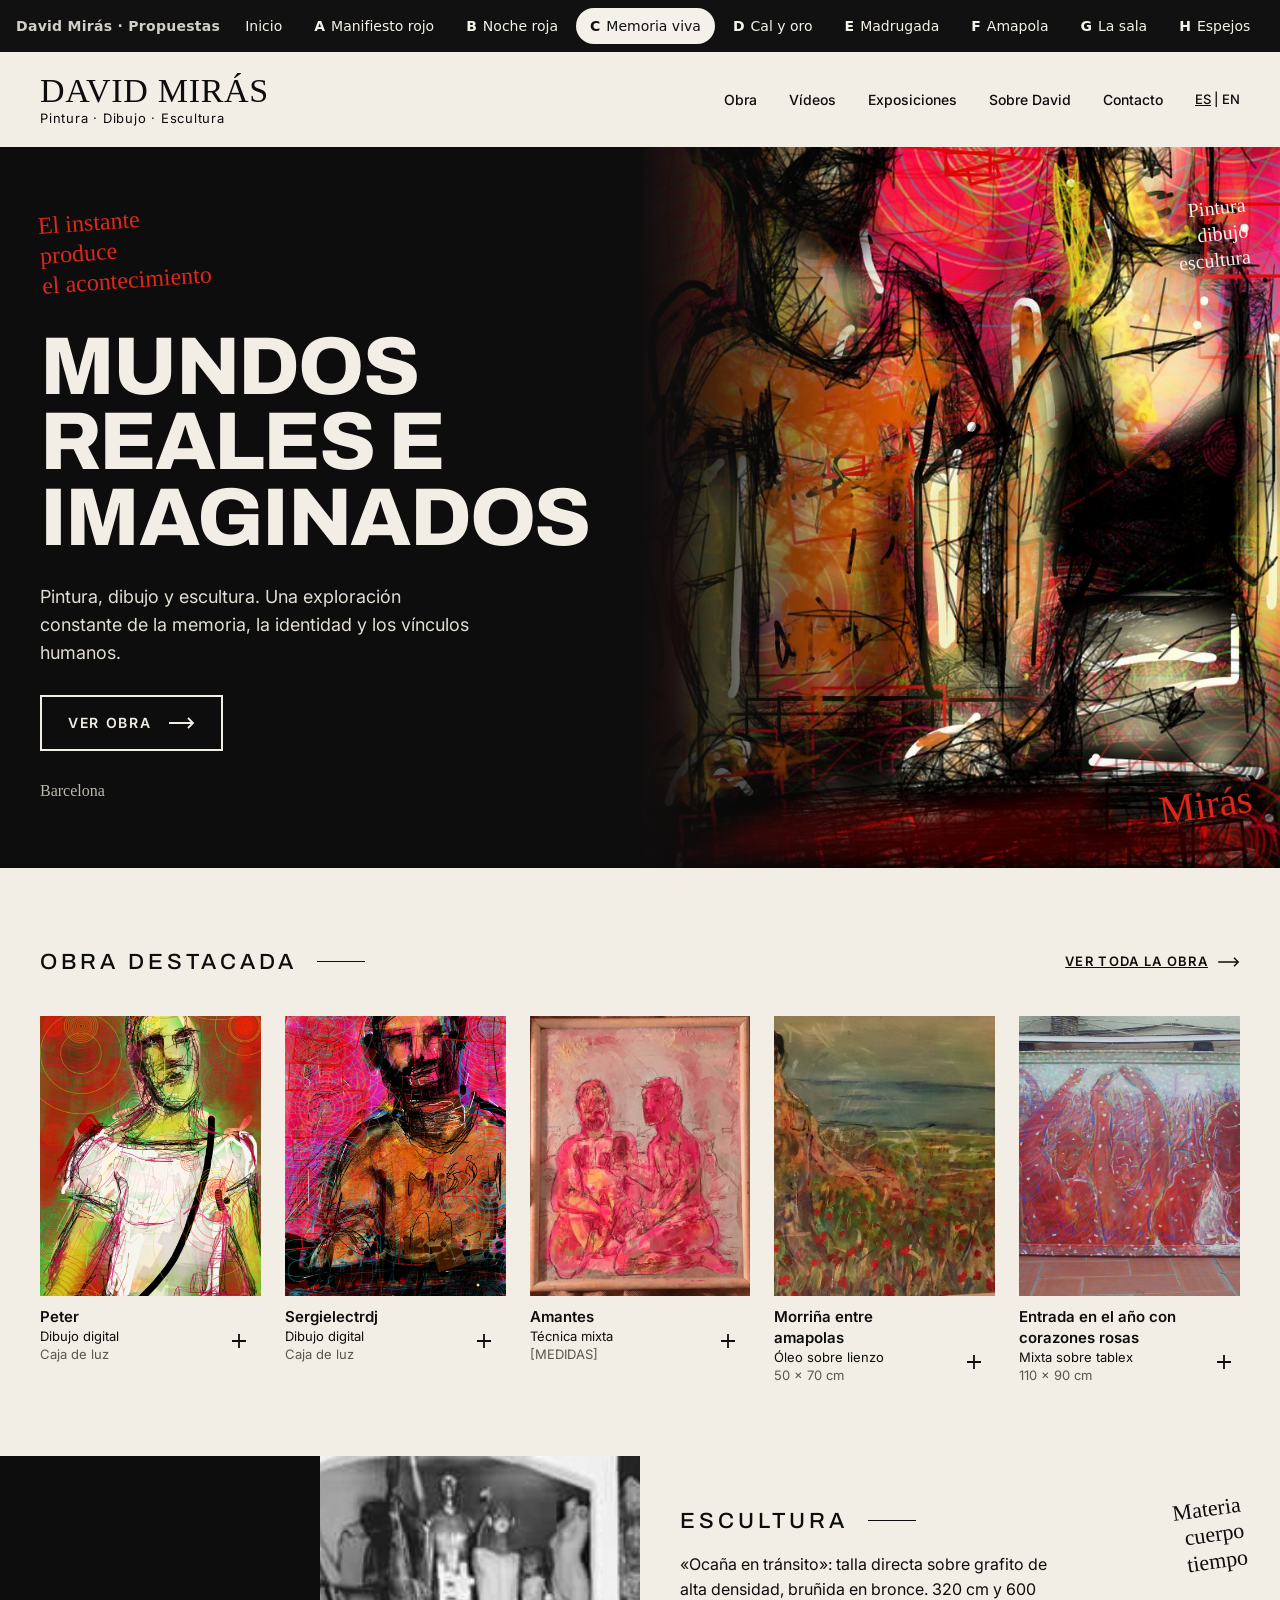
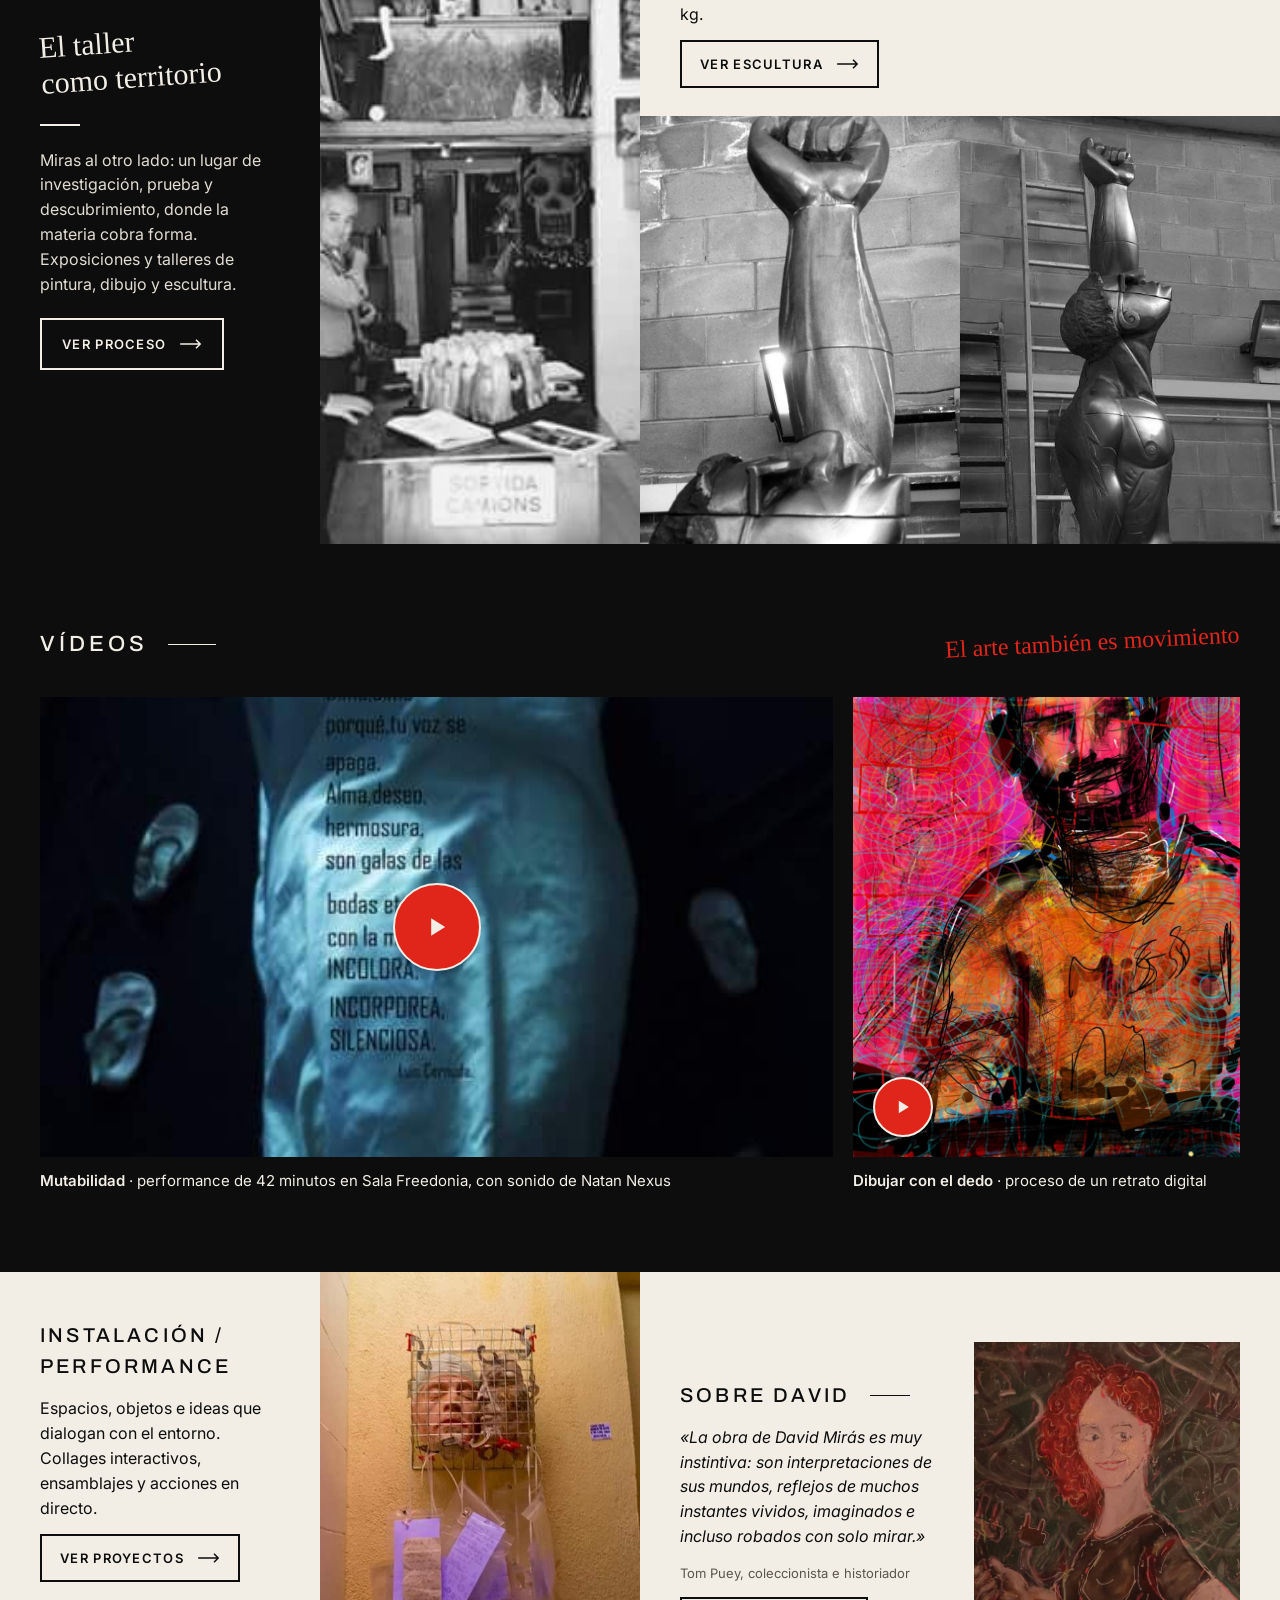
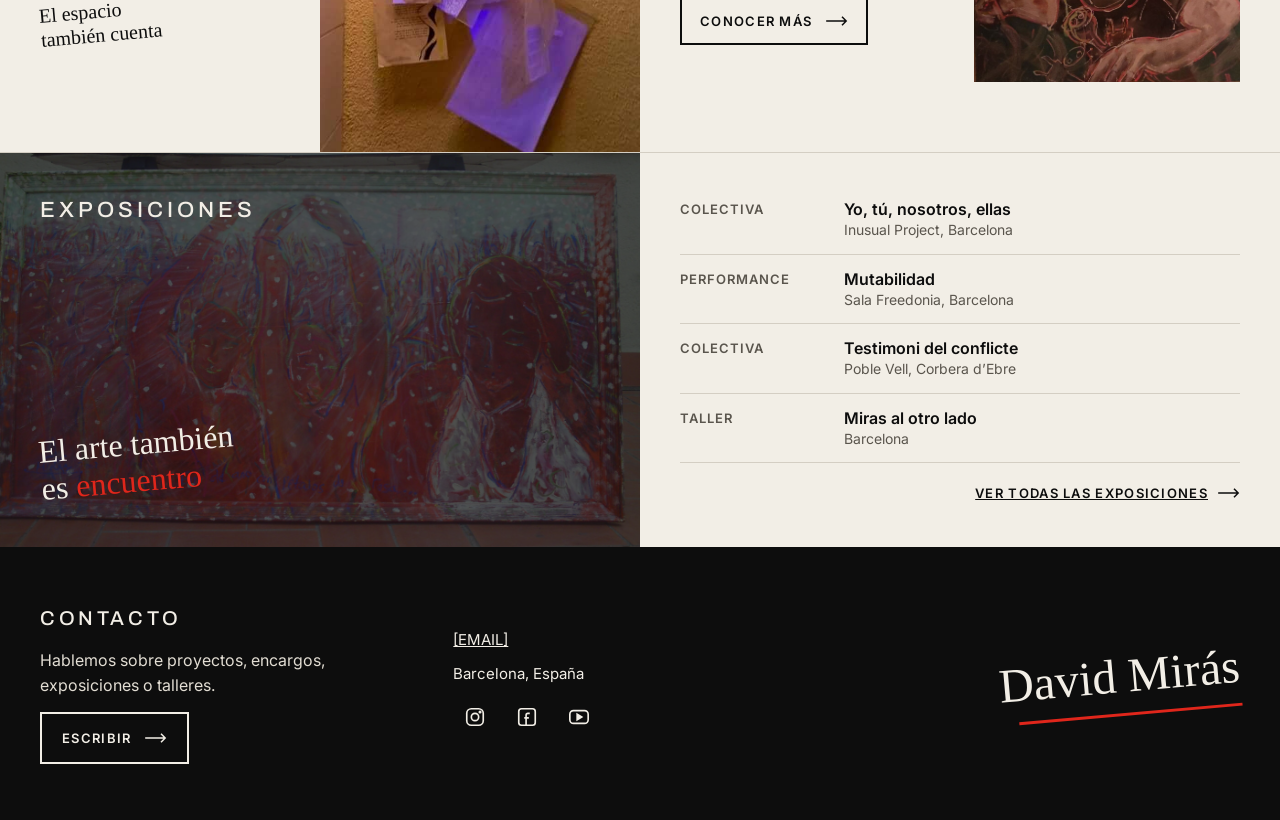
==== propuesta-c/index.html @ 49d00729 "Web de propuestas de diseño para David Mirás (A–H) con pestañas Co-Authored-By: Claude Opus 5.5 <nor" ====
<!doctype html>
<html lang="es">
<head>
<meta charset="utf-8">
<meta name="viewport" content="width=device-width, initial-scale=1">
<meta name="robots" content="noindex">
<title>David Mirás · Propuesta C · Memoria viva</title>

<link rel="preconnect" href="https://fonts.googleapis.com">
<link href="https://fonts.googleapis.com/css2?family=Archivo:wght@500;800&amp;family=Inter:wght@400;500;600&amp;family=Permanent+Marker&amp;display=swap" rel="stylesheet">
<style>
body{margin:0;background:#0D0D0D}
a{color:#0D0D0D}a:hover{color:#C81E14}
</style>

<link rel="stylesheet" href="../barra.css">
</head>
<body>
<nav class="dm-barra" aria-label="Propuestas de diseño"><span class="dm-marca">David Mirás · Propuestas</span><div class="dm-pestanas"><a href="../index.html">Inicio</a><a href="../propuesta-a/index.html"><b>A</b> Manifiesto rojo</a><a href="../propuesta-b/index.html"><b>B</b> Noche roja</a><a href="../propuesta-c/index.html" aria-current="page"><b>C</b> Memoria viva</a><a href="../propuesta-d/index.html"><b>D</b> Cal y oro</a><a href="../propuesta-e/index.html"><b>E</b> Madrugada</a><a href="../propuesta-f/index.html"><b>F</b> Amapola</a><a href="../propuesta-g/index.html"><b>G</b> La sala</a><a href="../propuesta-h/index.html"><b>H</b> Espejos</a></div></nav>

<div style="background: #F2EEE6; color: #0D0D0D; font-family: Inter, system-ui, sans-serif; font-size: 16px; line-height: 1.55">

<header style="max-width: 1360px; margin: 0 auto; padding: 22px 40px; display: flex; flex-wrap: wrap; gap: 16px 40px; align-items: center; justify-content: space-between">
<a href="#inicio" style="display: flex; flex-direction: column; text-decoration: none; line-height: 1">
<span style="font-family: 'Permanent Marker', cursive; font-size: 34px; letter-spacing: 0.02em">DAVID MIRÁS</span>
<span style="font-size: 13px; letter-spacing: 0.06em; margin-top: 4px">Pintura · Dibujo · Escultura</span>
</a>
<nav aria-label="Principal" style="display: flex; flex-wrap: wrap; gap: 8px 32px; align-items: center; font-size: 14px; font-weight: 500">
<a href="#obra" style="text-decoration: none">Obra</a>
<a href="#videos" style="text-decoration: none">Vídeos</a>
<a href="#exposiciones" style="text-decoration: none">Exposiciones</a>
<a href="#sobre" style="text-decoration: none">Sobre David</a>
<a href="#contacto" style="text-decoration: none">Contacto</a>
<span style="font-size: 13px"><a href="#" style="text-decoration: underline">ES</a> | <a href="#" style="text-decoration: none">EN</a></span>
</nav>
</header>

<section id="inicio" style="background: #0D0D0D; color: #F2EEE6; position: relative; overflow: hidden">
<div style="max-width: 1360px; margin: 0 auto; display: grid; grid-template-columns: repeat(auto-fit, minmax(min(100%, 480px), 1fr)); min-height: 640px">
<div style="padding: 64px 40px; display: flex; flex-direction: column; justify-content: center; gap: 28px; position: relative; z-index: 1">
<p style="margin: 0; font-family: 'Permanent Marker', cursive; font-size: 24px; line-height: 1.25; color: #E0261B; transform: rotate(-4deg); transform-origin: left">El instante<br>produce<br>el acontecimiento</p>
<h1 style="margin: 0; font-family: Archivo, sans-serif; font-weight: 800; font-size: clamp(56px, 6.4vw, 92px); line-height: 0.92; letter-spacing: -0.02em; text-transform: uppercase">Mundos reales e imaginados</h1>
<p style="margin: 0; max-width: 440px; font-size: 18px; color: #E2DDD3">Pintura, dibujo y escultura. Una exploración constante de la memoria, la identidad y los vínculos humanos.</p>
<a href="#obra" style="align-self: flex-start; display: inline-flex; align-items: center; gap: 18px; min-height: 52px; padding: 0 26px; border: 2px solid #F2EEE6; color: #F2EEE6; text-decoration: none; font-size: 14px; font-weight: 600; letter-spacing: 0.12em">VER OBRA <svg aria-hidden="true" width="26" height="12" viewBox="0 0 26 12" fill="none" stroke="#F2EEE6" stroke-width="1.8"><path d="M0 6h24M19 1l5 5-5 5"></path></svg></a>
<p style="margin: 0; font-family: 'Permanent Marker', cursive; font-size: 16px; color: #BDB7AC">Barcelona</p>
</div>
<div style="position: relative; min-height: 640px">
<img src="../img/dj-en-pareja.jpg" alt="Dibujo digital de una pareja en tonos rojos y rosas" style="position: absolute; left: 0; top: 0; width: 100%; height: 100%; object-fit: cover; display: block">
<div style="position: absolute; left: 0; top: 0; bottom: 0; width: 40%; background: linear-gradient(90deg, #0D0D0D, rgba(13,13,16,0))"></div>
<p style="position: absolute; right: 32px; top: 48px; margin: 0; font-family: 'Permanent Marker', cursive; font-size: 20px; line-height: 1.3; text-align: right; transform: rotate(-6deg)">Pintura<br>dibujo<br>escultura</p>
<p style="position: absolute; right: 28px; bottom: 32px; margin: 0; font-family: 'Permanent Marker', cursive; font-size: 40px; color: #E0261B; transform: rotate(-8deg)">Mirás</p>
</div>
</div>
</section>

<section id="obra" style="max-width: 1360px; margin: 0 auto; padding: 72px 40px">
<div style="display: flex; flex-wrap: wrap; gap: 16px; justify-content: space-between; align-items: center; margin-bottom: 32px">
<h2 style="margin: 0; display: flex; align-items: center; gap: 20px; font-family: Archivo, sans-serif; font-weight: 500; font-size: 22px; letter-spacing: 0.18em; text-transform: uppercase">Obra destacada <span aria-hidden="true" style="display: inline-block; width: 48px; height: 1px; background: #0D0D0D"></span></h2>
<a href="#" style="display: inline-flex; align-items: center; gap: 10px; min-height: 44px; font-size: 13px; font-weight: 600; letter-spacing: 0.1em">VER TODA LA OBRA <svg aria-hidden="true" width="22" height="10" viewBox="0 0 26 12" fill="none" stroke="#0D0D0D" stroke-width="1.8"><path d="M0 6h24M19 1l5 5-5 5"></path></svg></a>
</div>
<div style="display: grid; grid-template-columns: repeat(auto-fit, minmax(min(100%, 200px), 1fr)); gap: 24px">

<article style="display: flex; flex-direction: column; gap: 10px">
<img src="../img/peter.jpg" alt="Peter" style="width: 100%; height: 280px; object-fit: cover; display: block">
<div style="display: flex; justify-content: space-between; gap: 8px; align-items: flex-end">
<div style="display: flex; flex-direction: column; font-size: 13px; line-height: 1.4">
<strong style="font-size: 15px; font-weight: 600">Peter</strong>
<span>Dibujo digital</span>
<span style="color: #5A554D">Caja de luz</span>
</div>
<button type="button" aria-label="Ver detalle de la obra" style="width: 44px; height: 44px; border: 0; background: transparent; display: flex; align-items: center; justify-content: center; cursor: pointer"><svg aria-hidden="true" width="16" height="16" viewBox="0 0 16 16" stroke="#0D0D0D" stroke-width="1.8"><path d="M8 1v14M1 8h14"></path></svg></button>
</div>
</article>

<article style="display: flex; flex-direction: column; gap: 10px">
<img src="../img/sergielectrdj.jpg" alt="Sergielectrdj" style="width: 100%; height: 280px; object-fit: cover; display: block">
<div style="display: flex; justify-content: space-between; gap: 8px; align-items: flex-end">
<div style="display: flex; flex-direction: column; font-size: 13px; line-height: 1.4">
<strong style="font-size: 15px; font-weight: 600">Sergielectrdj</strong>
<span>Dibujo digital</span>
<span style="color: #5A554D">Caja de luz</span>
</div>
<button type="button" aria-label="Ver detalle de la obra" style="width: 44px; height: 44px; border: 0; background: transparent; display: flex; align-items: center; justify-content: center; cursor: pointer"><svg aria-hidden="true" width="16" height="16" viewBox="0 0 16 16" stroke="#0D0D0D" stroke-width="1.8"><path d="M8 1v14M1 8h14"></path></svg></button>
</div>
</article>

<article style="display: flex; flex-direction: column; gap: 10px">
<img src="../img/amantes.jpg" alt="Amantes" style="width: 100%; height: 280px; object-fit: cover; display: block">
<div style="display: flex; justify-content: space-between; gap: 8px; align-items: flex-end">
<div style="display: flex; flex-direction: column; font-size: 13px; line-height: 1.4">
<strong style="font-size: 15px; font-weight: 600">Amantes</strong>
<span>Técnica mixta</span>
<span style="color: #5A554D">[MEDIDAS]</span>
</div>
<button type="button" aria-label="Ver detalle de la obra" style="width: 44px; height: 44px; border: 0; background: transparent; display: flex; align-items: center; justify-content: center; cursor: pointer"><svg aria-hidden="true" width="16" height="16" viewBox="0 0 16 16" stroke="#0D0D0D" stroke-width="1.8"><path d="M8 1v14M1 8h14"></path></svg></button>
</div>
</article>

<article style="display: flex; flex-direction: column; gap: 10px">
<img src="../img/morrina.jpg" alt="Morriña entre amapolas" style="width: 100%; height: 280px; object-fit: cover; display: block">
<div style="display: flex; justify-content: space-between; gap: 8px; align-items: flex-end">
<div style="display: flex; flex-direction: column; font-size: 13px; line-height: 1.4">
<strong style="font-size: 15px; font-weight: 600">Morriña entre amapolas</strong>
<span>Óleo sobre lienzo</span>
<span style="color: #5A554D">50 × 70 cm</span>
</div>
<button type="button" aria-label="Ver detalle de la obra" style="width: 44px; height: 44px; border: 0; background: transparent; display: flex; align-items: center; justify-content: center; cursor: pointer"><svg aria-hidden="true" width="16" height="16" viewBox="0 0 16 16" stroke="#0D0D0D" stroke-width="1.8"><path d="M8 1v14M1 8h14"></path></svg></button>
</div>
</article>

<article style="display: flex; flex-direction: column; gap: 10px">
<img src="../img/entrada-ano.jpg" alt="Entrada en el año con corazones rosas" style="width: 100%; height: 280px; object-fit: cover; display: block">
<div style="display: flex; justify-content: space-between; gap: 8px; align-items: flex-end">
<div style="display: flex; flex-direction: column; font-size: 13px; line-height: 1.4">
<strong style="font-size: 15px; font-weight: 600">Entrada en el año con corazones rosas</strong>
<span>Mixta sobre tablex</span>
<span style="color: #5A554D">110 × 90 cm</span>
</div>
<button type="button" aria-label="Ver detalle de la obra" style="width: 44px; height: 44px; border: 0; background: transparent; display: flex; align-items: center; justify-content: center; cursor: pointer"><svg aria-hidden="true" width="16" height="16" viewBox="0 0 16 16" stroke="#0D0D0D" stroke-width="1.8"><path d="M8 1v14M1 8h14"></path></svg></button>
</div>
</article>

</div>
</section>

<section style="display: grid; grid-template-columns: repeat(auto-fit, minmax(min(100%, 560px), 1fr))">
<div style="background: #0D0D0D; color: #F2EEE6; display: grid; grid-template-columns: repeat(auto-fit, minmax(min(100%, 260px), 1fr))">
<div style="padding: 56px 40px; display: flex; flex-direction: column; gap: 22px; justify-content: center">
<p style="margin: 0; font-family: 'Permanent Marker', cursive; font-size: 30px; line-height: 1.2; transform: rotate(-4deg); transform-origin: left">El taller<br>como territorio</p>
<span aria-hidden="true" style="width: 40px; height: 2px; background: #F2EEE6"></span>
<p style="margin: 0; color: #E2DDD3">Miras al otro lado: un lugar de investigación, prueba y descubrimiento, donde la materia cobra forma. Exposiciones y talleres de pintura, dibujo y escultura.</p>
<a href="#videos" style="align-self: flex-start; display: inline-flex; align-items: center; gap: 14px; min-height: 48px; padding: 0 20px; border: 2px solid #F2EEE6; color: #F2EEE6; text-decoration: none; font-size: 13px; font-weight: 600; letter-spacing: 0.1em">VER PROCESO <svg aria-hidden="true" width="22" height="10" viewBox="0 0 26 12" fill="none" stroke="#F2EEE6" stroke-width="1.8"><path d="M0 6h24M19 1l5 5-5 5"></path></svg></a>
</div>
<img src="../img/taller.jpg" alt="Interior del taller Miras al otro lado" style="width: 100%; height: 100%; min-height: 420px; object-fit: cover; display: block; filter: grayscale(1)">
</div>
<div style="display: flex; flex-direction: column">
<div style="padding: 48px 40px 28px; display: flex; flex-direction: column; gap: 14px; position: relative">
<h2 style="margin: 0; display: flex; align-items: center; gap: 20px; font-family: Archivo, sans-serif; font-weight: 500; font-size: 22px; letter-spacing: 0.18em; text-transform: uppercase">Escultura <span aria-hidden="true" style="display: inline-block; width: 48px; height: 1px; background: #0D0D0D"></span></h2>
<p style="margin: 0; max-width: 380px">«Ocaña en tránsito»: talla directa sobre grafito de alta densidad, bruñida en bronce. 320 cm y 600 kg.</p>
<a href="#" style="align-self: flex-start; display: inline-flex; align-items: center; gap: 14px; min-height: 44px; padding: 0 18px; border: 2px solid #0D0D0D; text-decoration: none; font-size: 13px; font-weight: 600; letter-spacing: 0.1em">VER ESCULTURA <svg aria-hidden="true" width="22" height="10" viewBox="0 0 26 12" fill="none" stroke="#0D0D0D" stroke-width="1.8"><path d="M0 6h24M19 1l5 5-5 5"></path></svg></a>
<p style="position: absolute; right: 36px; top: 40px; margin: 0; font-family: 'Permanent Marker', cursive; font-size: 22px; line-height: 1.2; text-align: right; transform: rotate(-8deg)">Materia<br>cuerpo<br>tiempo</p>
</div>
<div style="flex: 1; display: grid; grid-template-columns: repeat(2, minmax(0, 1fr)); min-height: 280px">
<img src="../img/ocana-1.jpg" alt="Ocaña en tránsito, vista frontal" style="width: 100%; height: 100%; object-fit: cover; display: block; filter: grayscale(1)">
<img src="../img/ocana-2.jpg" alt="Ocaña en tránsito, vista lateral" style="width: 100%; height: 100%; object-fit: cover; display: block; filter: grayscale(1)">
</div>
</div>
</section>

<section id="videos" style="background: #0D0D0D; color: #F2EEE6">
<div style="max-width: 1360px; margin: 0 auto; padding: 80px 40px">
<div style="display: flex; flex-wrap: wrap; gap: 16px 40px; justify-content: space-between; align-items: end; margin-bottom: 36px">
<h2 style="margin: 0; display: flex; align-items: center; gap: 20px; font-family: Archivo, sans-serif; font-weight: 500; font-size: 22px; letter-spacing: 0.18em; text-transform: uppercase">Vídeos <span aria-hidden="true" style="display: inline-block; width: 48px; height: 1px; background: #F2EEE6"></span></h2>
<p style="margin: 0; font-family: 'Permanent Marker', cursive; font-size: 24px; color: #E0261B; transform: rotate(-3deg)">El arte también es movimiento</p>
</div>
<div style="display: grid; grid-template-columns: repeat(auto-fit, minmax(min(100%, 280px), 1fr)); gap: 20px">
<figure style="margin: 0; grid-column: span 2; display: flex; flex-direction: column; gap: 12px">
<div style="position: relative; height: 460px; overflow: hidden; background: #1A1A1A">
<img src="../img/mutabilidad.jpg" alt="Fotograma de la performance Mutabilidad" style="width: 100%; height: 100%; object-fit: cover; display: block">
<button type="button" aria-label="Reproducir vídeo Mutabilidad" style="position: absolute; left: 50%; top: 50%; transform: translate(-50%, -50%); width: 88px; height: 88px; border-radius: 50%; border: 2px solid #F2EEE6; background: #E0261B; display: flex; align-items: center; justify-content: center; cursor: pointer"><svg aria-hidden="true" width="28" height="28" viewBox="0 0 24 24" fill="#F2EEE6"><path d="M7 4.5v15l12-7.5z"></path></svg></button>
</div>
<figcaption style="font-size: 15px"><strong style="font-weight: 600">Mutabilidad</strong> · performance de 42 minutos en Sala Freedonia, con sonido de Natan Nexus</figcaption>
</figure>
<figure style="margin: 0; display: flex; flex-direction: column; gap: 12px">
<div style="position: relative; height: 460px; overflow: hidden; background: #1A1A1A">
<img src="../img/sergielectrdj.jpg" alt="Retrato digital Sergielectrdj" style="width: 100%; height: 100%; object-fit: cover; display: block">
<button type="button" aria-label="Reproducir vídeo de dibujo digital" style="position: absolute; left: 20px; bottom: 20px; width: 60px; height: 60px; border-radius: 50%; border: 2px solid #F2EEE6; background: #E0261B; display: flex; align-items: center; justify-content: center; cursor: pointer"><svg aria-hidden="true" width="20" height="20" viewBox="0 0 24 24" fill="#F2EEE6"><path d="M7 4.5v15l12-7.5z"></path></svg></button>
</div>
<figcaption style="font-size: 15px"><strong style="font-weight: 600">Dibujar con el dedo</strong> · proceso de un retrato digital</figcaption>
</figure>
</div>
</div>
</section>

<section style="display: grid; grid-template-columns: repeat(auto-fit, minmax(min(100%, 560px), 1fr))">
<div style="display: grid; grid-template-columns: repeat(auto-fit, minmax(min(100%, 260px), 1fr))">
<div style="padding: 48px 40px; display: flex; flex-direction: column; gap: 14px">
<h2 style="margin: 0; font-family: Archivo, sans-serif; font-weight: 500; font-size: 20px; letter-spacing: 0.16em; text-transform: uppercase">Instalación / Performance</h2>
<p style="margin: 0">Espacios, objetos e ideas que dialogan con el entorno. Collages interactivos, ensamblajes y acciones en directo.</p>
<a href="#" style="align-self: flex-start; display: inline-flex; align-items: center; gap: 14px; min-height: 44px; padding: 0 18px; border: 2px solid #0D0D0D; text-decoration: none; font-size: 13px; font-weight: 600; letter-spacing: 0.1em">VER PROYECTOS <svg aria-hidden="true" width="22" height="10" viewBox="0 0 26 12" fill="none" stroke="#0D0D0D" stroke-width="1.8"><path d="M0 6h24M19 1l5 5-5 5"></path></svg></a>
<p style="margin: 8px 0 0; font-family: 'Permanent Marker', cursive; font-size: 20px; line-height: 1.2; transform: rotate(-5deg); transform-origin: left">El espacio<br>también cuenta</p>
</div>
<img src="../img/instalacion.jpg" alt="Instalación Cosas que nunca te dije y te las digo ahora" style="width: 100%; height: 100%; min-height: 360px; object-fit: cover; display: block">
</div>
<div id="sobre" style="padding: 48px 40px; display: grid; grid-template-columns: repeat(auto-fit, minmax(min(100%, 240px), 1fr)); gap: 28px; align-items: center">
<div style="display: flex; flex-direction: column; gap: 14px">
<h2 style="margin: 0; display: flex; align-items: center; gap: 20px; font-family: Archivo, sans-serif; font-weight: 500; font-size: 20px; letter-spacing: 0.16em; text-transform: uppercase">Sobre David <span aria-hidden="true" style="display: inline-block; width: 40px; height: 1px; background: #0D0D0D"></span></h2>
<p style="margin: 0; font-style: italic">«La obra de David Mirás es muy instintiva: son interpretaciones de sus mundos, reflejos de muchos instantes vividos, imaginados e incluso robados con solo mirar.»</p>
<p style="margin: 0; font-size: 13px; color: #5A554D">Tom Puey, coleccionista e historiador</p>
<a href="#" style="align-self: flex-start; display: inline-flex; align-items: center; gap: 14px; min-height: 44px; padding: 0 18px; border: 2px solid #0D0D0D; text-decoration: none; font-size: 13px; font-weight: 600; letter-spacing: 0.1em">CONOCER MÁS <svg aria-hidden="true" width="22" height="10" viewBox="0 0 26 12" fill="none" stroke="#0D0D0D" stroke-width="1.8"><path d="M0 6h24M19 1l5 5-5 5"></path></svg></a>
</div>
<img src="../img/nati.jpg" alt="Nati conectóloga, óleo de David Mirás" style="width: 100%; height: 340px; object-fit: cover; display: block">
</div>
</section>

<section id="exposiciones" style="display: grid; grid-template-columns: repeat(auto-fit, minmax(min(100%, 420px), 1fr)); border-top: 1px solid #D4CEC3">
<div style="background: #0D0D0D; color: #F2EEE6; position: relative; overflow: hidden; min-height: 300px; display: flex; flex-direction: column; justify-content: space-between; padding: 40px">
<img src="../img/entrada-ano.jpg" alt="" style="position: absolute; left: 0; top: 0; width: 100%; height: 100%; object-fit: cover; opacity: 0.35; display: block">
<h2 style="position: relative; margin: 0; font-family: Archivo, sans-serif; font-weight: 500; font-size: 22px; letter-spacing: 0.18em; text-transform: uppercase">Exposiciones</h2>
<p style="position: relative; margin: 0; font-family: 'Permanent Marker', cursive; font-size: 32px; line-height: 1.15; transform: rotate(-5deg); transform-origin: left">El arte también<br>es <span style="color: #E0261B">encuentro</span></p>
</div>
<div style="padding: 32px 40px; display: flex; flex-direction: column; gap: 8px">
<ul style="list-style: none; margin: 0; padding: 0">

<li style="display: grid; grid-template-columns: 140px minmax(0, 1fr); gap: 24px; padding: 14px 0; border-bottom: 1px solid #D4CEC3">
<span style="font-size: 13px; font-weight: 600; letter-spacing: 0.08em; text-transform: uppercase; color: #5A554D">Colectiva</span>
<span style="display: flex; flex-direction: column; line-height: 1.35"><strong style="font-weight: 600">Yo, tú, nosotros, ellas</strong><span style="font-size: 14px; color: #5A554D">Inusual Project, Barcelona</span></span>
</li>

<li style="display: grid; grid-template-columns: 140px minmax(0, 1fr); gap: 24px; padding: 14px 0; border-bottom: 1px solid #D4CEC3">
<span style="font-size: 13px; font-weight: 600; letter-spacing: 0.08em; text-transform: uppercase; color: #5A554D">Performance</span>
<span style="display: flex; flex-direction: column; line-height: 1.35"><strong style="font-weight: 600">Mutabilidad</strong><span style="font-size: 14px; color: #5A554D">Sala Freedonia, Barcelona</span></span>
</li>

<li style="display: grid; grid-template-columns: 140px minmax(0, 1fr); gap: 24px; padding: 14px 0; border-bottom: 1px solid #D4CEC3">
<span style="font-size: 13px; font-weight: 600; letter-spacing: 0.08em; text-transform: uppercase; color: #5A554D">Colectiva</span>
<span style="display: flex; flex-direction: column; line-height: 1.35"><strong style="font-weight: 600">Testimoni del conflicte</strong><span style="font-size: 14px; color: #5A554D">Poble Vell, Corbera d’Ebre</span></span>
</li>

<li style="display: grid; grid-template-columns: 140px minmax(0, 1fr); gap: 24px; padding: 14px 0; border-bottom: 1px solid #D4CEC3">
<span style="font-size: 13px; font-weight: 600; letter-spacing: 0.08em; text-transform: uppercase; color: #5A554D">Taller</span>
<span style="display: flex; flex-direction: column; line-height: 1.35"><strong style="font-weight: 600">Miras al otro lado</strong><span style="font-size: 14px; color: #5A554D">Barcelona</span></span>
</li>

</ul>
<a href="#" style="align-self: flex-end; display: inline-flex; align-items: center; gap: 10px; min-height: 44px; font-size: 13px; font-weight: 600; letter-spacing: 0.1em">VER TODAS LAS EXPOSICIONES <svg aria-hidden="true" width="22" height="10" viewBox="0 0 26 12" fill="none" stroke="#0D0D0D" stroke-width="1.8"><path d="M0 6h24M19 1l5 5-5 5"></path></svg></a>
</div>
</section>

<footer id="contacto" style="background: #0D0D0D; color: #F2EEE6">
<div style="max-width: 1360px; margin: 0 auto; padding: 56px 40px; display: grid; grid-template-columns: repeat(auto-fit, minmax(min(100%, 300px), 1fr)); gap: 40px; align-items: center">
<div style="display: flex; flex-direction: column; gap: 14px">
<h2 style="margin: 0; font-family: Archivo, sans-serif; font-weight: 500; font-size: 20px; letter-spacing: 0.18em; text-transform: uppercase">Contacto</h2>
<p style="margin: 0; color: #E2DDD3">Hablemos sobre proyectos, encargos, exposiciones o talleres.</p>
<a href="mailto:[EMAIL]" style="align-self: flex-start; display: inline-flex; align-items: center; gap: 14px; min-height: 48px; padding: 0 20px; border: 2px solid #F2EEE6; color: #F2EEE6; text-decoration: none; font-size: 13px; font-weight: 600; letter-spacing: 0.1em">ESCRIBIR <svg aria-hidden="true" width="22" height="10" viewBox="0 0 26 12" fill="none" stroke="#F2EEE6" stroke-width="1.8"><path d="M0 6h24M19 1l5 5-5 5"></path></svg></a>
</div>
<div style="display: flex; flex-direction: column; gap: 10px; font-size: 15px">
<a href="mailto:[EMAIL]" style="color: #F2EEE6">[EMAIL]</a>
<span>Barcelona, España</span>
<div style="display: flex; gap: 8px">
<a href="#" aria-label="Instagram" style="width: 44px; height: 44px; display: flex; align-items: center; justify-content: center"><svg aria-hidden="true" width="22" height="22" viewBox="0 0 24 24" fill="none" stroke="#F2EEE6" stroke-width="1.8"><rect x="3" y="3" width="18" height="18" rx="5"></rect><circle cx="12" cy="12" r="4"></circle><circle cx="17.5" cy="6.5" r="0.8" fill="#F2EEE6"></circle></svg></a>
<a href="#" aria-label="Facebook" style="width: 44px; height: 44px; display: flex; align-items: center; justify-content: center"><svg aria-hidden="true" width="22" height="22" viewBox="0 0 24 24" fill="none" stroke="#F2EEE6" stroke-width="1.8"><rect x="3" y="3" width="18" height="18" rx="3"></rect><path d="M15 8h-2a2 2 0 0 0-2 2v11M9 13h5"></path></svg></a>
<a href="#" aria-label="YouTube" style="width: 44px; height: 44px; display: flex; align-items: center; justify-content: center"><svg aria-hidden="true" width="24" height="22" viewBox="0 0 24 24" fill="none" stroke="#F2EEE6" stroke-width="1.8"><rect x="2" y="5" width="20" height="14" rx="4"></rect><path d="M10 9l5 3-5 3z" fill="#F2EEE6"></path></svg></a>
</div>
</div>
<p style="margin: 0; font-family: 'Permanent Marker', cursive; font-size: 48px; text-align: right; transform: rotate(-5deg)">David Mirás<span style="display: block; height: 3px; width: 60%; margin-left: auto; background: #E0261B"></span></p>
</div>
</footer>

</div>

<script src="../barra.js"></script>
</body>
</html>
---- barra.css ----
.dm-barra{position:sticky;top:0;z-index:9999;display:flex;align-items:center;gap:20px;padding:0 16px;min-height:52px;background:#111;color:#f4f1ea;font:500 14px/1.2 system-ui,-apple-system,"Segoe UI",sans-serif;box-shadow:0 1px 0 rgba(255,255,255,.08)}
.dm-marca{white-space:nowrap;font-weight:600;letter-spacing:.02em;opacity:.85}
.dm-pestanas{display:flex;gap:4px;overflow-x:auto;scrollbar-width:none;-webkit-overflow-scrolling:touch}
.dm-pestanas::-webkit-scrollbar{display:none}
.dm-barra a{flex:none;display:inline-flex;align-items:center;gap:6px;min-height:36px;padding:0 14px;border-radius:999px;color:#f4f1ea !important;text-decoration:none !important;white-space:nowrap;font:inherit}
.dm-barra a:hover{background:rgba(255,255,255,.1)}
.dm-barra a[aria-current="page"]{background:#f4f1ea;color:#111 !important}
.dm-barra a b{font-weight:700}
@media (max-width:700px){.dm-marca{display:none}.dm-barra{padding:0 8px}}
html{scroll-padding-top:60px}
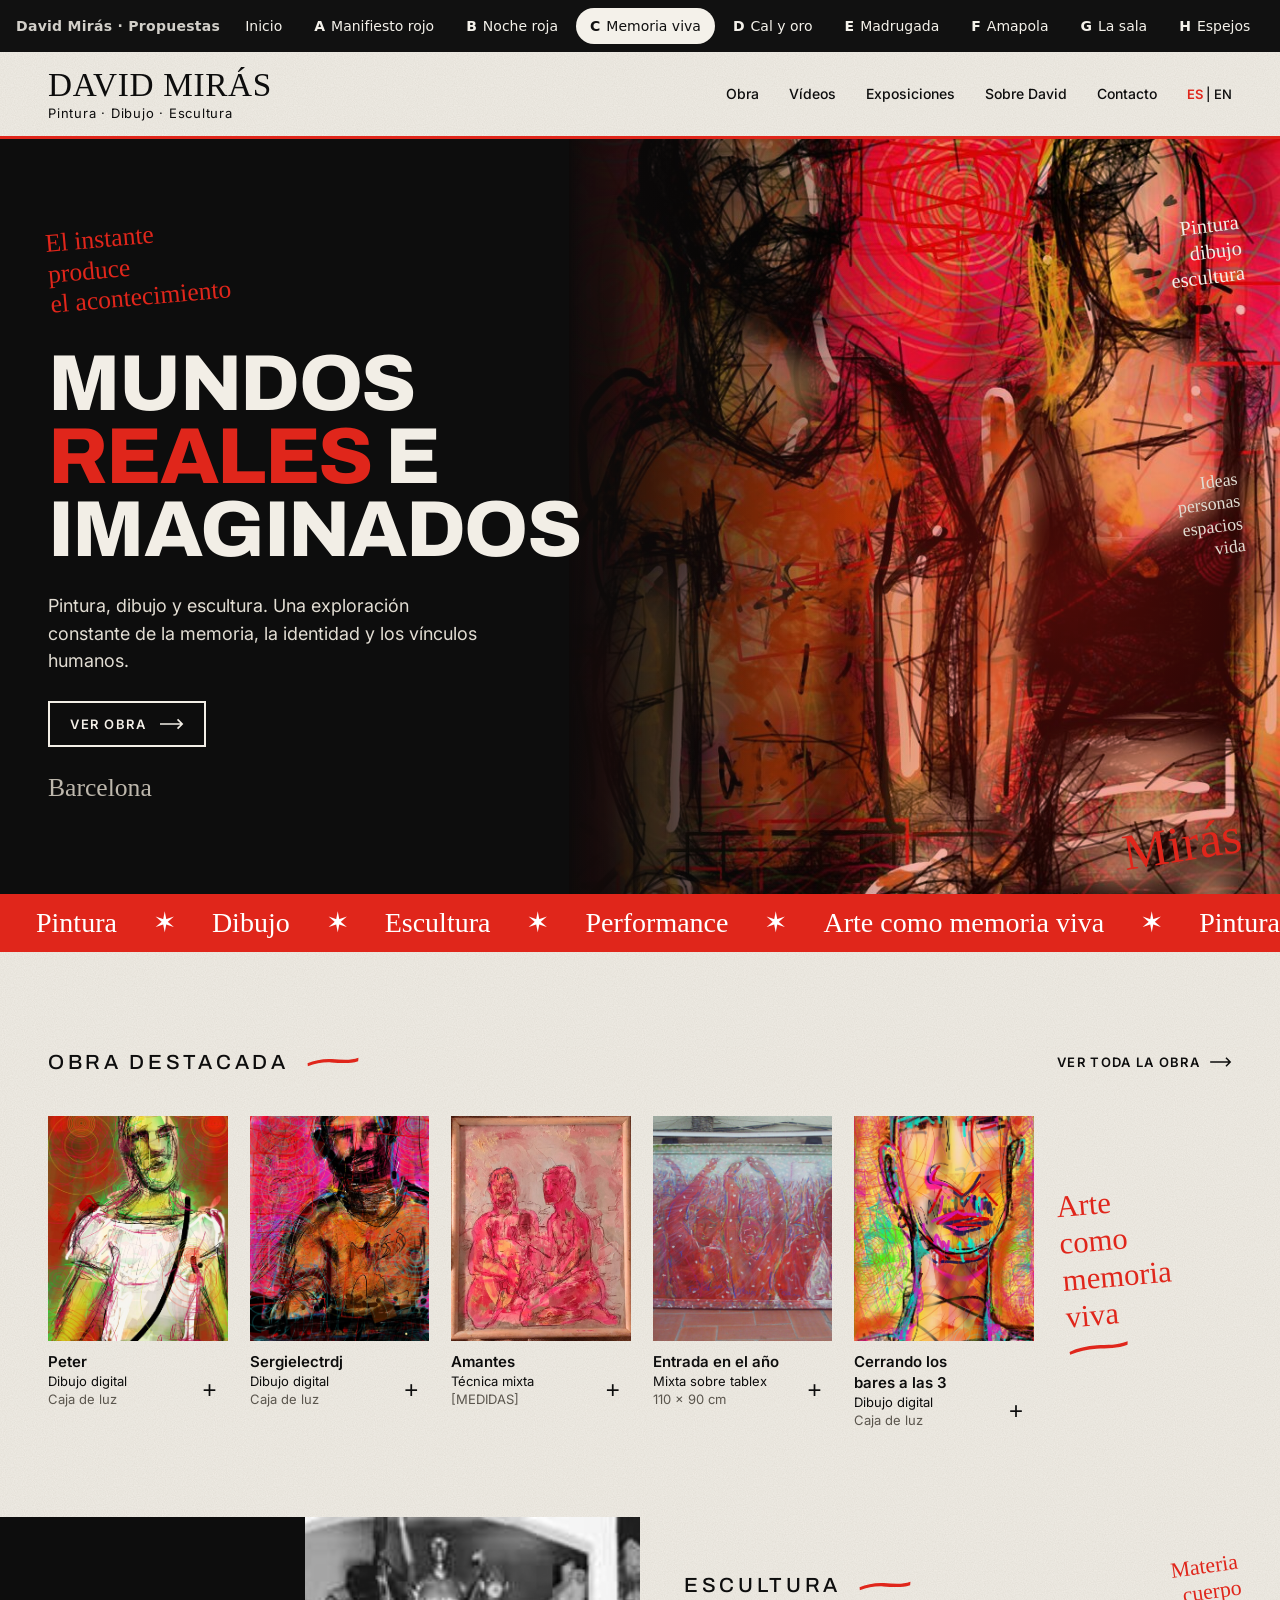
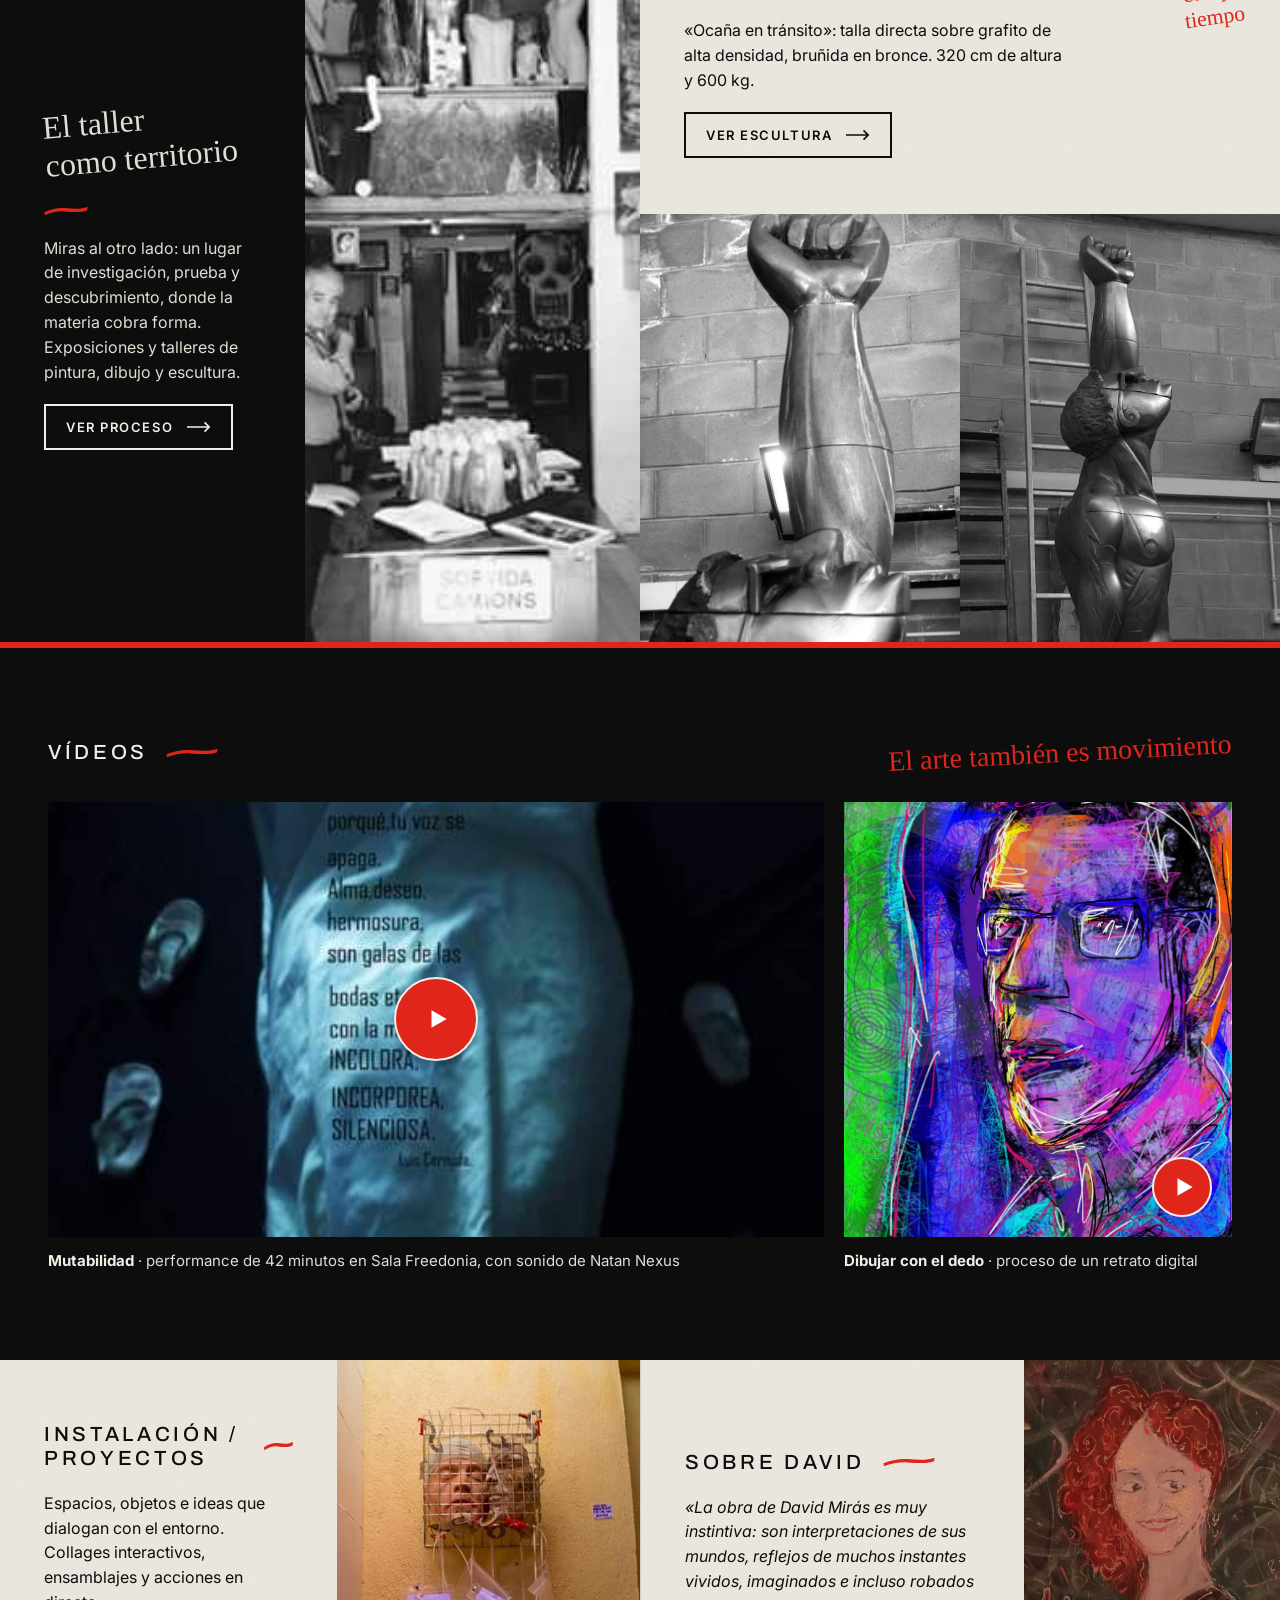
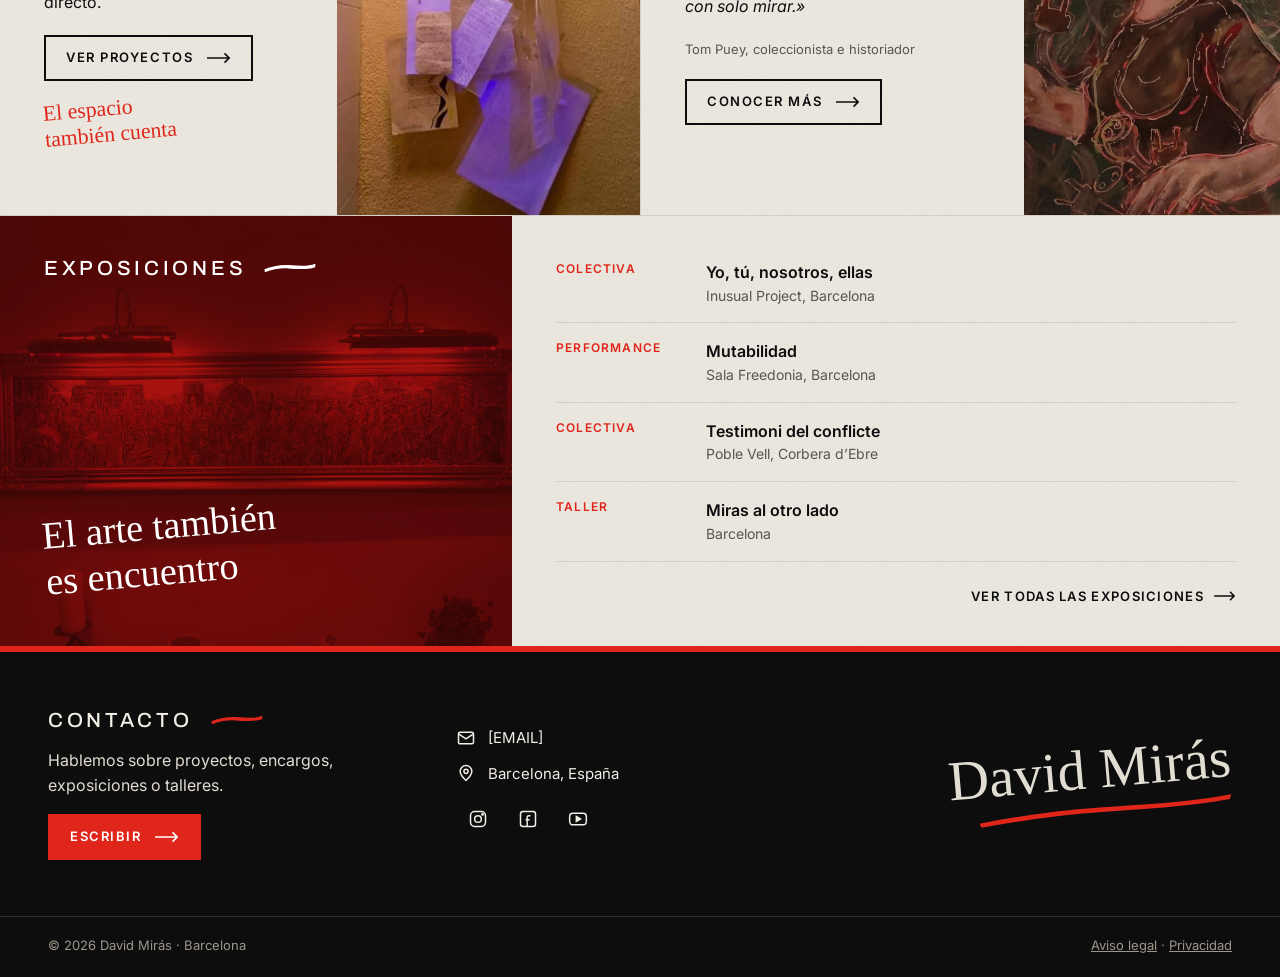
==== commit c1e8ffc6: "Propuesta C (Memoria viva): más rojo, fiel al diseño original y adaptada a móvil Co-Authored-By: Cla" ====
--- a/propuesta-c/index.html
+++ b/propuesta-c/index.html
@@ -5,250 +5,368 @@
 <meta name="viewport" content="width=device-width, initial-scale=1">
 <meta name="robots" content="noindex">
 <title>David Mirás · Propuesta C · Memoria viva</title>
-
 <link rel="preconnect" href="https://fonts.googleapis.com">
-<link href="https://fonts.googleapis.com/css2?family=Archivo:wght@500;800&amp;family=Inter:wght@400;500;600&amp;family=Permanent+Marker&amp;display=swap" rel="stylesheet">
+<link href="https://fonts.googleapis.com/css2?family=Archivo:wght@500;600;800&family=Inter:wght@400;500;600&family=Permanent+Marker&display=swap" rel="stylesheet">
+<link rel="stylesheet" href="../barra.css">
 <style>
-body{margin:0;background:#0D0D0D}
-a{color:#0D0D0D}a:hover{color:#C81E14}
+:root{
+  --rojo:#E0261B; --rojo-osc:#A8120E; --negro:#0D0D0D; --crema:#F2EEE6; --crema-2:#E9E3D8; --gris:#5A554D;
+  --mano:'Permanent Marker',cursive; --titulo:Archivo,sans-serif;
+  --trazo:url("data:image/svg+xml,%3Csvg xmlns='http://www.w3.org/2000/svg' viewBox='0 0 300 24' preserveAspectRatio='none'%3E%3Cpath d='M3 15c40-7 88-11 140-10 50 1 100 5 154-3l-2 8c-50 7-104 4-156 3-48-1-90 3-134 9z' fill='%23E0261B'/%3E%3C/svg%3E");
+}
+*{box-sizing:border-box}
+html{scroll-behavior:smooth;scroll-padding-top:140px}
+body{margin:0;background:var(--crema);color:var(--negro);font:16px/1.55 Inter,system-ui,sans-serif}
+img{display:block;max-width:100%}
+a{color:inherit}
+.papel{background-color:var(--crema);background-image:url("data:image/svg+xml,%3Csvg xmlns='http://www.w3.org/2000/svg' width='160' height='160'%3E%3Cfilter id='n'%3E%3CfeTurbulence type='fractalNoise' baseFrequency='.9' numOctaves='2' stitchTiles='stitch'/%3E%3CfeColorMatrix values='0 0 0 0 0 0 0 0 0 0 0 0 0 0 0 0 0 0 .07 0'/%3E%3C/filter%3E%3Crect width='100%25' height='100%25' filter='url(%23n)'/%3E%3C/svg%3E")}
+.mano{font-family:var(--mano);font-weight:400;line-height:1.2}
+.rojo{color:var(--rojo)}
+.inclinado{transform:rotate(-5deg);transform-origin:left center}
+.contenedor{max-width:1360px;margin:0 auto;padding:0 clamp(20px,4vw,48px)}
+.etiqueta{display:flex;align-items:center;gap:18px;margin:0;font:500 clamp(17px,1.6vw,21px)/1.2 var(--titulo);letter-spacing:.18em;text-transform:uppercase}
+.etiqueta::after{content:"";width:52px;height:10px;background:var(--trazo) center/100% 100% no-repeat}
+.boton{display:inline-flex;align-items:center;gap:14px;min-height:46px;padding:0 20px;border:2px solid currentColor;text-decoration:none;font:600 13px/1 Inter,sans-serif;letter-spacing:.12em;text-transform:uppercase;transition:background .2s,color .2s,border-color .2s}
+.boton svg{width:24px;height:12px;flex:none}
+.boton:hover{background:var(--rojo);border-color:var(--rojo);color:#fff}
+.boton.lleno{background:var(--rojo);border-color:var(--rojo);color:#fff}
+.boton.lleno:hover{background:var(--crema);border-color:var(--crema);color:var(--negro)}
+
+/* Cabecera */
+.cabecera{position:sticky;top:52px;z-index:50;border-bottom:3px solid var(--rojo)}
+.cabecera .contenedor{display:flex;align-items:center;justify-content:space-between;gap:24px;min-height:84px}
+.logo{display:flex;flex-direction:column;text-decoration:none;line-height:1}
+.logo b{font:400 clamp(26px,2.6vw,34px)/1 var(--mano);letter-spacing:.02em}
+.logo span{font-size:13px;letter-spacing:.06em;margin-top:5px}
+.menu{display:flex;align-items:center;gap:30px;font-size:14px;font-weight:500}
+.menu a{text-decoration:none;padding:6px 0;background:linear-gradient(var(--rojo),var(--rojo)) left bottom/0 2px no-repeat;transition:background-size .25s}
+.menu a:hover{background-size:100% 2px}
+.idioma{font-size:13px}.idioma a:first-child{color:var(--rojo);font-weight:600}
+.abrir{display:none;width:44px;height:44px;border:0;background:none;cursor:pointer;padding:0}
+.abrir span{display:block;width:26px;height:2.5px;background:var(--negro);margin:5px auto}
+
+/* Portada */
+.portada{position:relative;background:var(--negro);color:var(--crema);overflow:hidden}
+.portada-rejilla{display:grid;grid-template-columns:minmax(0,1fr) minmax(0,1.25fr);min-height:min(78vh,720px)}
+.portada-texto{position:relative;z-index:2;padding:clamp(48px,7vw,96px) clamp(20px,4vw,48px);display:flex;flex-direction:column;justify-content:center;gap:26px;max-width:640px;margin-left:auto}
+.portada-texto .mano{font-size:clamp(20px,2vw,26px);margin:0}
+.portada h1{margin:0;font:800 clamp(46px,6.2vw,96px)/.92 var(--titulo);letter-spacing:-.02em;text-transform:uppercase}
+.portada h1 em{font-style:normal;color:var(--rojo)}
+.portada-texto p.sub{margin:0;max-width:440px;font-size:18px;color:#E2DDD3}
+.portada .boton{align-self:flex-start;color:var(--crema)}
+.ciudad{font-size:17px;color:#BDB7AC;margin:0}
+.portada-imagen{position:relative;min-height:420px}
+.portada-imagen img{position:absolute;inset:0;width:100%;height:100%;object-fit:cover;object-position:center 30%}
+.portada-imagen::before{content:"";position:absolute;inset:0;z-index:1;background:linear-gradient(90deg,var(--negro) 0%,rgba(13,13,13,.55) 22%,rgba(13,13,13,0) 48%),radial-gradient(ellipse at 70% 60%,rgba(224,38,27,.35),rgba(224,38,27,0) 65%)}
+.portada-imagen::after{content:"";position:absolute;inset:0;z-index:1;background:var(--rojo);mix-blend-mode:multiply;opacity:.28}
+.nota{position:absolute;z-index:2;margin:0;font-family:var(--mano);line-height:1.25;text-align:right;transform:rotate(-7deg)}
+.nota-1{right:clamp(16px,3vw,40px);top:10%;font-size:clamp(17px,1.6vw,22px)}
+.nota-2{right:clamp(16px,3vw,40px);top:44%;font-size:clamp(15px,1.4vw,19px);color:#E2DDD3}
+.firma{position:absolute;z-index:2;right:clamp(16px,3vw,40px);bottom:24px;margin:0;font:400 clamp(36px,4vw,56px)/1 var(--mano);color:var(--rojo);transform:rotate(-9deg)}
+
+/* Cinta roja */
+.cinta{background:var(--rojo);color:#fff;overflow:hidden;white-space:nowrap;padding:14px 0;font:400 clamp(20px,2.2vw,28px)/1.1 var(--mano)}
+.cinta-pista{display:inline-flex;gap:36px;animation:cinta 40s linear infinite;padding-left:36px}
+.cinta-pista span{flex:none}
+@keyframes cinta{to{transform:translateX(-50%)}}
+@media (prefers-reduced-motion:reduce){.cinta-pista{animation:none}}
+
+/* Obra */
+.obra{padding:clamp(56px,7vw,88px) 0}
+.obra-cabeza{display:flex;flex-wrap:wrap;gap:12px 24px;justify-content:space-between;align-items:center;margin-bottom:32px}
+.enlace{display:inline-flex;align-items:center;gap:10px;min-height:44px;font-size:13px;font-weight:600;letter-spacing:.1em;text-transform:uppercase;text-decoration:none}
+.enlace:hover{color:var(--rojo)}
+.obra-cuerpo{display:grid;grid-template-columns:minmax(0,1fr) 170px;gap:28px;align-items:center}
+.obras{display:grid;grid-template-columns:repeat(5,minmax(0,1fr));gap:22px}
+.pieza{margin:0;display:flex;flex-direction:column;gap:10px}
+.pieza-img{position:relative;overflow:hidden;aspect-ratio:4/5;background:var(--crema-2)}
+.pieza-img img{width:100%;height:100%;object-fit:cover;transition:transform .5s}
+.pieza:hover .pieza-img img{transform:scale(1.05)}
+.pieza-img::after{content:"";position:absolute;left:0;right:0;bottom:0;height:5px;background:var(--rojo);transform:scaleX(0);transform-origin:left;transition:transform .35s}
+.pieza:hover .pieza-img::after{transform:scaleX(1)}
+.pieza figcaption{display:flex;justify-content:space-between;gap:8px;align-items:flex-end;font-size:13px;line-height:1.4}
+.pieza strong{display:block;font-size:15px;font-weight:600}
+.pieza small{display:block;color:var(--gris);font-size:13px}
+.mas{flex:none;width:36px;height:36px;border:0;border-radius:50%;background:none;cursor:pointer;font-size:24px;line-height:1;color:var(--negro)}
+.mas:hover{background:var(--rojo);color:#fff}
+.lema{font-size:clamp(24px,2.4vw,32px);color:var(--rojo);margin:0}
+.lema::after{content:"";display:block;width:60px;height:10px;margin-top:10px;background:var(--trazo) center/100% 100% no-repeat}
+
+/* Bloques en dos columnas */
+.duo{display:grid;grid-template-columns:repeat(2,minmax(0,1fr))}
+.panel-negro{background:var(--negro);color:var(--crema);display:grid;grid-template-columns:minmax(0,1fr) minmax(0,1.1fr)}
+.panel-texto{padding:clamp(36px,5vw,56px) clamp(20px,4vw,44px);display:flex;flex-direction:column;justify-content:center;gap:20px;position:relative}
+.panel-texto p{margin:0}
+.panel-negro .panel-texto p{color:#E2DDD3}
+.titulo-mano{font-size:clamp(26px,2.5vw,34px);margin:0}
+.raya{width:44px;height:10px;background:var(--trazo) center/100% 100% no-repeat}
+.foto-gris{width:100%;height:100%;min-height:340px;object-fit:cover;filter:grayscale(1) contrast(1.05)}
+.escultura{display:flex;flex-direction:column}
+.escultura .panel-texto{justify-content:flex-start}
+.escultura .nota-esc{position:absolute;right:clamp(20px,3vw,40px);top:36px;margin:0;font-size:clamp(18px,1.7vw,23px);text-align:right;transform:rotate(-8deg);color:var(--rojo)}
+.escultura-fotos{flex:1;display:grid;grid-template-columns:1fr 1fr;min-height:280px}
+.escultura-fotos img{width:100%;height:100%;object-fit:cover;filter:grayscale(1)}
+.panel-negro .boton{color:var(--crema)}
+.panel-texto .boton{align-self:flex-start}
+
+/* Vídeos */
+.videos{background:var(--negro);color:var(--crema);padding:clamp(56px,7vw,88px) 0;border-top:6px solid var(--rojo)}
+.videos .obra-cabeza .mano{font-size:clamp(22px,2.2vw,28px);margin:0;transform:rotate(-3deg)}
+.videos-rejilla{display:grid;grid-template-columns:2fr 1fr;gap:20px}
+.video{margin:0;display:flex;flex-direction:column;gap:12px}
+.video-marco{position:relative;overflow:hidden;height:clamp(280px,34vw,480px);background:#1A1A1A}
+.video-marco img{width:100%;height:100%;object-fit:cover;transition:transform .5s}
+.video:hover .video-marco img{transform:scale(1.04)}
+.play{position:absolute;left:50%;top:50%;transform:translate(-50%,-50%);width:84px;height:84px;border-radius:50%;border:2px solid var(--crema);background:var(--rojo);display:flex;align-items:center;justify-content:center;cursor:pointer;box-shadow:0 0 0 0 rgba(224,38,27,.6);animation:latido 2.4s infinite}
+.play svg{width:26px;height:26px;margin-left:4px}
+.video.peq .play{left:auto;top:auto;right:20px;bottom:20px;transform:none;width:60px;height:60px}
+@keyframes latido{70%{box-shadow:0 0 0 18px rgba(224,38,27,0)}100%{box-shadow:0 0 0 0 rgba(224,38,27,0)}}
+.video figcaption{font-size:15px;color:#E2DDD3}
+.video figcaption strong{color:var(--crema)}
+
+/* Instalación y sobre David */
+.instal{display:grid;grid-template-columns:minmax(0,1fr) minmax(0,.9fr);border-bottom:1px solid #D4CEC3}
+.instal img{width:100%;height:100%;min-height:340px;object-fit:cover}
+.sobre{display:grid;grid-template-columns:minmax(0,1.2fr) minmax(0,.8fr);align-items:center;border-bottom:1px solid #D4CEC3;border-left:1px solid #D4CEC3}
+.sobre blockquote{margin:0;font-style:italic}
+.sobre .autor{font-size:13px;color:var(--gris)}
+.sobre img{width:100%;height:100%;min-height:340px;object-fit:cover}
+.mano-roja{font-size:clamp(18px,1.7vw,22px);color:var(--rojo);margin:0}
+
+/* Exposiciones */
+.expos{display:grid;grid-template-columns:minmax(0,.8fr) minmax(0,1.2fr)}
+.expos-foto{position:relative;min-height:340px;background:var(--rojo-osc);color:#fff;display:flex;flex-direction:column;justify-content:space-between;padding:40px clamp(20px,4vw,44px);overflow:hidden}
+.expos-foto img{position:absolute;inset:0;width:100%;height:100%;object-fit:cover;mix-blend-mode:multiply;opacity:.75;filter:grayscale(.3)}
+.expos-foto>*{position:relative}
+.expos-foto .etiqueta::after{filter:brightness(10)}
+.expos-foto .mano{font-size:clamp(28px,3vw,40px);margin:0}
+.expos-lista{padding:28px clamp(20px,4vw,44px);display:flex;flex-direction:column}
+.expos-lista ul{list-style:none;margin:0;padding:0}
+.expos-lista li{display:grid;grid-template-columns:130px minmax(0,1fr);gap:20px;padding:16px 0;border-bottom:1px solid #D4CEC3}
+.expos-lista li span:first-child{font-size:12px;font-weight:600;letter-spacing:.1em;text-transform:uppercase;color:var(--rojo)}
+.expos-lista li strong{display:block;font-weight:600}
+.expos-lista li small{display:block;font-size:14px;color:var(--gris)}
+.expos-lista .enlace{align-self:flex-end;margin-top:12px}
+
+/* Contacto */
+.contacto{background:var(--negro);color:var(--crema);border-top:6px solid var(--rojo)}
+.contacto .contenedor{display:grid;grid-template-columns:repeat(3,minmax(0,1fr));gap:40px;align-items:center;padding-top:56px;padding-bottom:56px}
+.contacto .etiqueta::after{filter:none}
+.contacto p{margin:0;color:#E2DDD3}
+.datos{display:flex;flex-direction:column;gap:12px;font-size:15px}
+.datos a,.datos span{display:inline-flex;align-items:center;gap:12px;text-decoration:none}
+.datos svg{width:20px;height:20px;flex:none}
+.redes{display:flex;gap:6px}
+.redes a{width:44px;height:44px;display:flex;align-items:center;justify-content:center;border-radius:50%}
+.redes a:hover{background:var(--rojo)}
+.firma-pie{margin:0;text-align:right;font:400 clamp(40px,4.4vw,60px)/1 var(--mano);transform:rotate(-5deg)}
+.firma-pie::after{content:"";display:block;width:70%;height:14px;margin:8px 0 0 auto;background:var(--trazo) center/100% 100% no-repeat}
+.legal{border-top:1px solid #2A2A2A;font-size:13px;color:#9C968C}
+.legal .contenedor{display:flex;flex-wrap:wrap;justify-content:space-between;gap:12px;padding-top:18px;padding-bottom:22px;grid-template-columns:none}
+.legal a{color:#9C968C}
+
+/* Tablet */
+@media (max-width:1100px){
+  .obras{grid-template-columns:repeat(3,minmax(0,1fr))}
+  .obra-cuerpo{grid-template-columns:1fr}
+  .lema{order:-1}
+  .duo,.instal-sobre{grid-template-columns:1fr}
+  .sobre{border-left:0}
+}
+/* Móvil */
+@media (max-width:760px){
+  .cabecera .contenedor{min-height:72px}
+  .abrir{display:block}
+  .menu{position:absolute;left:0;right:0;top:100%;flex-direction:column;align-items:flex-start;gap:4px;padding:12px 20px 20px;background:var(--crema);border-bottom:3px solid var(--rojo);display:none}
+  .menu.abierto{display:flex}
+  .menu a{font-size:18px;padding:10px 0}
+  .portada-rejilla{grid-template-columns:1fr;min-height:0}
+  .portada-imagen{position:absolute;inset:0}
+  .portada-imagen::before{background:linear-gradient(180deg,rgba(13,13,13,.25) 0%,rgba(13,13,13,.6) 45%,var(--negro) 92%)}
+  .portada-texto{padding-top:200px;padding-bottom:48px;margin:0}
+  .nota-1{top:22px}.nota-2,.firma{display:none}
+  .obras{display:flex;overflow-x:auto;scroll-snap-type:x mandatory;gap:16px;margin-right:-20px;padding:0 20px 8px 0;scrollbar-width:none}
+  .lema{font-size:22px}.lema br{display:none}.lema::after{display:none}
+  .obras::-webkit-scrollbar{display:none}
+  .pieza{flex:0 0 78%;scroll-snap-align:start}
+  .panel-negro,.instal,.sobre,.expos,.videos-rejilla{grid-template-columns:1fr}
+  .foto-gris,.instal img,.sobre img{min-height:260px;max-height:340px}
+  .escultura .nota-esc{position:static;transform:rotate(-4deg);text-align:left}
+  .expos-lista li{grid-template-columns:1fr;gap:4px}
+  .contacto .contenedor{grid-template-columns:1fr}
+  .firma-pie{text-align:left}.firma-pie::after{margin-left:0}
+}
 </style>
-
-<link rel="stylesheet" href="../barra.css">
 </head>
 <body>
 <nav class="dm-barra" aria-label="Propuestas de diseño"><span class="dm-marca">David Mirás · Propuestas</span><div class="dm-pestanas"><a href="../index.html">Inicio</a><a href="../propuesta-a/index.html"><b>A</b> Manifiesto rojo</a><a href="../propuesta-b/index.html"><b>B</b> Noche roja</a><a href="../propuesta-c/index.html" aria-current="page"><b>C</b> Memoria viva</a><a href="../propuesta-d/index.html"><b>D</b> Cal y oro</a><a href="../propuesta-e/index.html"><b>E</b> Madrugada</a><a href="../propuesta-f/index.html"><b>F</b> Amapola</a><a href="../propuesta-g/index.html"><b>G</b> La sala</a><a href="../propuesta-h/index.html"><b>H</b> Espejos</a></div></nav>
 
-<div style="background: #F2EEE6; color: #0D0D0D; font-family: Inter, system-ui, sans-serif; font-size: 16px; line-height: 1.55">
-
-<header style="max-width: 1360px; margin: 0 auto; padding: 22px 40px; display: flex; flex-wrap: wrap; gap: 16px 40px; align-items: center; justify-content: space-between">
-<a href="#inicio" style="display: flex; flex-direction: column; text-decoration: none; line-height: 1">
-<span style="font-family: 'Permanent Marker', cursive; font-size: 34px; letter-spacing: 0.02em">DAVID MIRÁS</span>
-<span style="font-size: 13px; letter-spacing: 0.06em; margin-top: 4px">Pintura · Dibujo · Escultura</span>
-</a>
-<nav aria-label="Principal" style="display: flex; flex-wrap: wrap; gap: 8px 32px; align-items: center; font-size: 14px; font-weight: 500">
-<a href="#obra" style="text-decoration: none">Obra</a>
-<a href="#videos" style="text-decoration: none">Vídeos</a>
-<a href="#exposiciones" style="text-decoration: none">Exposiciones</a>
-<a href="#sobre" style="text-decoration: none">Sobre David</a>
-<a href="#contacto" style="text-decoration: none">Contacto</a>
-<span style="font-size: 13px"><a href="#" style="text-decoration: underline">ES</a> | <a href="#" style="text-decoration: none">EN</a></span>
-</nav>
+<header class="cabecera papel">
+  <div class="contenedor">
+    <a class="logo" href="#inicio"><b>DAVID MIRÁS</b><span>Pintura · Dibujo · Escultura</span></a>
+    <button class="abrir" type="button" aria-label="Abrir menú" aria-expanded="false" aria-controls="menu"><span></span><span></span><span></span></button>
+    <nav class="menu" id="menu" aria-label="Principal">
+      <a href="#obra">Obra</a>
+      <a href="#videos">Vídeos</a>
+      <a href="#exposiciones">Exposiciones</a>
+      <a href="#sobre">Sobre David</a>
+      <a href="#contacto">Contacto</a>
+      <span class="idioma"><a href="#">ES</a> | <a href="#">EN</a></span>
+    </nav>
+  </div>
 </header>
 
-<section id="inicio" style="background: #0D0D0D; color: #F2EEE6; position: relative; overflow: hidden">
-<div style="max-width: 1360px; margin: 0 auto; display: grid; grid-template-columns: repeat(auto-fit, minmax(min(100%, 480px), 1fr)); min-height: 640px">
-<div style="padding: 64px 40px; display: flex; flex-direction: column; justify-content: center; gap: 28px; position: relative; z-index: 1">
-<p style="margin: 0; font-family: 'Permanent Marker', cursive; font-size: 24px; line-height: 1.25; color: #E0261B; transform: rotate(-4deg); transform-origin: left">El instante<br>produce<br>el acontecimiento</p>
-<h1 style="margin: 0; font-family: Archivo, sans-serif; font-weight: 800; font-size: clamp(56px, 6.4vw, 92px); line-height: 0.92; letter-spacing: -0.02em; text-transform: uppercase">Mundos reales e imaginados</h1>
-<p style="margin: 0; max-width: 440px; font-size: 18px; color: #E2DDD3">Pintura, dibujo y escultura. Una exploración constante de la memoria, la identidad y los vínculos humanos.</p>
-<a href="#obra" style="align-self: flex-start; display: inline-flex; align-items: center; gap: 18px; min-height: 52px; padding: 0 26px; border: 2px solid #F2EEE6; color: #F2EEE6; text-decoration: none; font-size: 14px; font-weight: 600; letter-spacing: 0.12em">VER OBRA <svg aria-hidden="true" width="26" height="12" viewBox="0 0 26 12" fill="none" stroke="#F2EEE6" stroke-width="1.8"><path d="M0 6h24M19 1l5 5-5 5"></path></svg></a>
-<p style="margin: 0; font-family: 'Permanent Marker', cursive; font-size: 16px; color: #BDB7AC">Barcelona</p>
-</div>
-<div style="position: relative; min-height: 640px">
-<img src="../img/dj-en-pareja.jpg" alt="Dibujo digital de una pareja en tonos rojos y rosas" style="position: absolute; left: 0; top: 0; width: 100%; height: 100%; object-fit: cover; display: block">
-<div style="position: absolute; left: 0; top: 0; bottom: 0; width: 40%; background: linear-gradient(90deg, #0D0D0D, rgba(13,13,16,0))"></div>
-<p style="position: absolute; right: 32px; top: 48px; margin: 0; font-family: 'Permanent Marker', cursive; font-size: 20px; line-height: 1.3; text-align: right; transform: rotate(-6deg)">Pintura<br>dibujo<br>escultura</p>
-<p style="position: absolute; right: 28px; bottom: 32px; margin: 0; font-family: 'Permanent Marker', cursive; font-size: 40px; color: #E0261B; transform: rotate(-8deg)">Mirás</p>
-</div>
-</div>
-</section>
-
-<section id="obra" style="max-width: 1360px; margin: 0 auto; padding: 72px 40px">
-<div style="display: flex; flex-wrap: wrap; gap: 16px; justify-content: space-between; align-items: center; margin-bottom: 32px">
-<h2 style="margin: 0; display: flex; align-items: center; gap: 20px; font-family: Archivo, sans-serif; font-weight: 500; font-size: 22px; letter-spacing: 0.18em; text-transform: uppercase">Obra destacada <span aria-hidden="true" style="display: inline-block; width: 48px; height: 1px; background: #0D0D0D"></span></h2>
-<a href="#" style="display: inline-flex; align-items: center; gap: 10px; min-height: 44px; font-size: 13px; font-weight: 600; letter-spacing: 0.1em">VER TODA LA OBRA <svg aria-hidden="true" width="22" height="10" viewBox="0 0 26 12" fill="none" stroke="#0D0D0D" stroke-width="1.8"><path d="M0 6h24M19 1l5 5-5 5"></path></svg></a>
-</div>
-<div style="display: grid; grid-template-columns: repeat(auto-fit, minmax(min(100%, 200px), 1fr)); gap: 24px">
-
-<article style="display: flex; flex-direction: column; gap: 10px">
-<img src="../img/peter.jpg" alt="Peter" style="width: 100%; height: 280px; object-fit: cover; display: block">
-<div style="display: flex; justify-content: space-between; gap: 8px; align-items: flex-end">
-<div style="display: flex; flex-direction: column; font-size: 13px; line-height: 1.4">
-<strong style="font-size: 15px; font-weight: 600">Peter</strong>
-<span>Dibujo digital</span>
-<span style="color: #5A554D">Caja de luz</span>
-</div>
-<button type="button" aria-label="Ver detalle de la obra" style="width: 44px; height: 44px; border: 0; background: transparent; display: flex; align-items: center; justify-content: center; cursor: pointer"><svg aria-hidden="true" width="16" height="16" viewBox="0 0 16 16" stroke="#0D0D0D" stroke-width="1.8"><path d="M8 1v14M1 8h14"></path></svg></button>
-</div>
-</article>
-
-<article style="display: flex; flex-direction: column; gap: 10px">
-<img src="../img/sergielectrdj.jpg" alt="Sergielectrdj" style="width: 100%; height: 280px; object-fit: cover; display: block">
-<div style="display: flex; justify-content: space-between; gap: 8px; align-items: flex-end">
-<div style="display: flex; flex-direction: column; font-size: 13px; line-height: 1.4">
-<strong style="font-size: 15px; font-weight: 600">Sergielectrdj</strong>
-<span>Dibujo digital</span>
-<span style="color: #5A554D">Caja de luz</span>
-</div>
-<button type="button" aria-label="Ver detalle de la obra" style="width: 44px; height: 44px; border: 0; background: transparent; display: flex; align-items: center; justify-content: center; cursor: pointer"><svg aria-hidden="true" width="16" height="16" viewBox="0 0 16 16" stroke="#0D0D0D" stroke-width="1.8"><path d="M8 1v14M1 8h14"></path></svg></button>
-</div>
-</article>
-
-<article style="display: flex; flex-direction: column; gap: 10px">
-<img src="../img/amantes.jpg" alt="Amantes" style="width: 100%; height: 280px; object-fit: cover; display: block">
-<div style="display: flex; justify-content: space-between; gap: 8px; align-items: flex-end">
-<div style="display: flex; flex-direction: column; font-size: 13px; line-height: 1.4">
-<strong style="font-size: 15px; font-weight: 600">Amantes</strong>
-<span>Técnica mixta</span>
-<span style="color: #5A554D">[MEDIDAS]</span>
-</div>
-<button type="button" aria-label="Ver detalle de la obra" style="width: 44px; height: 44px; border: 0; background: transparent; display: flex; align-items: center; justify-content: center; cursor: pointer"><svg aria-hidden="true" width="16" height="16" viewBox="0 0 16 16" stroke="#0D0D0D" stroke-width="1.8"><path d="M8 1v14M1 8h14"></path></svg></button>
-</div>
-</article>
-
-<article style="display: flex; flex-direction: column; gap: 10px">
-<img src="../img/morrina.jpg" alt="Morriña entre amapolas" style="width: 100%; height: 280px; object-fit: cover; display: block">
-<div style="display: flex; justify-content: space-between; gap: 8px; align-items: flex-end">
-<div style="display: flex; flex-direction: column; font-size: 13px; line-height: 1.4">
-<strong style="font-size: 15px; font-weight: 600">Morriña entre amapolas</strong>
-<span>Óleo sobre lienzo</span>
-<span style="color: #5A554D">50 × 70 cm</span>
-</div>
-<button type="button" aria-label="Ver detalle de la obra" style="width: 44px; height: 44px; border: 0; background: transparent; display: flex; align-items: center; justify-content: center; cursor: pointer"><svg aria-hidden="true" width="16" height="16" viewBox="0 0 16 16" stroke="#0D0D0D" stroke-width="1.8"><path d="M8 1v14M1 8h14"></path></svg></button>
-</div>
-</article>
-
-<article style="display: flex; flex-direction: column; gap: 10px">
-<img src="../img/entrada-ano.jpg" alt="Entrada en el año con corazones rosas" style="width: 100%; height: 280px; object-fit: cover; display: block">
-<div style="display: flex; justify-content: space-between; gap: 8px; align-items: flex-end">
-<div style="display: flex; flex-direction: column; font-size: 13px; line-height: 1.4">
-<strong style="font-size: 15px; font-weight: 600">Entrada en el año con corazones rosas</strong>
-<span>Mixta sobre tablex</span>
-<span style="color: #5A554D">110 × 90 cm</span>
-</div>
-<button type="button" aria-label="Ver detalle de la obra" style="width: 44px; height: 44px; border: 0; background: transparent; display: flex; align-items: center; justify-content: center; cursor: pointer"><svg aria-hidden="true" width="16" height="16" viewBox="0 0 16 16" stroke="#0D0D0D" stroke-width="1.8"><path d="M8 1v14M1 8h14"></path></svg></button>
-</div>
-</article>
-
-</div>
-</section>
-
-<section style="display: grid; grid-template-columns: repeat(auto-fit, minmax(min(100%, 560px), 1fr))">
-<div style="background: #0D0D0D; color: #F2EEE6; display: grid; grid-template-columns: repeat(auto-fit, minmax(min(100%, 260px), 1fr))">
-<div style="padding: 56px 40px; display: flex; flex-direction: column; gap: 22px; justify-content: center">
-<p style="margin: 0; font-family: 'Permanent Marker', cursive; font-size: 30px; line-height: 1.2; transform: rotate(-4deg); transform-origin: left">El taller<br>como territorio</p>
-<span aria-hidden="true" style="width: 40px; height: 2px; background: #F2EEE6"></span>
-<p style="margin: 0; color: #E2DDD3">Miras al otro lado: un lugar de investigación, prueba y descubrimiento, donde la materia cobra forma. Exposiciones y talleres de pintura, dibujo y escultura.</p>
-<a href="#videos" style="align-self: flex-start; display: inline-flex; align-items: center; gap: 14px; min-height: 48px; padding: 0 20px; border: 2px solid #F2EEE6; color: #F2EEE6; text-decoration: none; font-size: 13px; font-weight: 600; letter-spacing: 0.1em">VER PROCESO <svg aria-hidden="true" width="22" height="10" viewBox="0 0 26 12" fill="none" stroke="#F2EEE6" stroke-width="1.8"><path d="M0 6h24M19 1l5 5-5 5"></path></svg></a>
-</div>
-<img src="../img/taller.jpg" alt="Interior del taller Miras al otro lado" style="width: 100%; height: 100%; min-height: 420px; object-fit: cover; display: block; filter: grayscale(1)">
-</div>
-<div style="display: flex; flex-direction: column">
-<div style="padding: 48px 40px 28px; display: flex; flex-direction: column; gap: 14px; position: relative">
-<h2 style="margin: 0; display: flex; align-items: center; gap: 20px; font-family: Archivo, sans-serif; font-weight: 500; font-size: 22px; letter-spacing: 0.18em; text-transform: uppercase">Escultura <span aria-hidden="true" style="display: inline-block; width: 48px; height: 1px; background: #0D0D0D"></span></h2>
-<p style="margin: 0; max-width: 380px">«Ocaña en tránsito»: talla directa sobre grafito de alta densidad, bruñida en bronce. 320 cm y 600 kg.</p>
-<a href="#" style="align-self: flex-start; display: inline-flex; align-items: center; gap: 14px; min-height: 44px; padding: 0 18px; border: 2px solid #0D0D0D; text-decoration: none; font-size: 13px; font-weight: 600; letter-spacing: 0.1em">VER ESCULTURA <svg aria-hidden="true" width="22" height="10" viewBox="0 0 26 12" fill="none" stroke="#0D0D0D" stroke-width="1.8"><path d="M0 6h24M19 1l5 5-5 5"></path></svg></a>
-<p style="position: absolute; right: 36px; top: 40px; margin: 0; font-family: 'Permanent Marker', cursive; font-size: 22px; line-height: 1.2; text-align: right; transform: rotate(-8deg)">Materia<br>cuerpo<br>tiempo</p>
-</div>
-<div style="flex: 1; display: grid; grid-template-columns: repeat(2, minmax(0, 1fr)); min-height: 280px">
-<img src="../img/ocana-1.jpg" alt="Ocaña en tránsito, vista frontal" style="width: 100%; height: 100%; object-fit: cover; display: block; filter: grayscale(1)">
-<img src="../img/ocana-2.jpg" alt="Ocaña en tránsito, vista lateral" style="width: 100%; height: 100%; object-fit: cover; display: block; filter: grayscale(1)">
-</div>
-</div>
-</section>
-
-<section id="videos" style="background: #0D0D0D; color: #F2EEE6">
-<div style="max-width: 1360px; margin: 0 auto; padding: 80px 40px">
-<div style="display: flex; flex-wrap: wrap; gap: 16px 40px; justify-content: space-between; align-items: end; margin-bottom: 36px">
-<h2 style="margin: 0; display: flex; align-items: center; gap: 20px; font-family: Archivo, sans-serif; font-weight: 500; font-size: 22px; letter-spacing: 0.18em; text-transform: uppercase">Vídeos <span aria-hidden="true" style="display: inline-block; width: 48px; height: 1px; background: #F2EEE6"></span></h2>
-<p style="margin: 0; font-family: 'Permanent Marker', cursive; font-size: 24px; color: #E0261B; transform: rotate(-3deg)">El arte también es movimiento</p>
-</div>
-<div style="display: grid; grid-template-columns: repeat(auto-fit, minmax(min(100%, 280px), 1fr)); gap: 20px">
-<figure style="margin: 0; grid-column: span 2; display: flex; flex-direction: column; gap: 12px">
-<div style="position: relative; height: 460px; overflow: hidden; background: #1A1A1A">
-<img src="../img/mutabilidad.jpg" alt="Fotograma de la performance Mutabilidad" style="width: 100%; height: 100%; object-fit: cover; display: block">
-<button type="button" aria-label="Reproducir vídeo Mutabilidad" style="position: absolute; left: 50%; top: 50%; transform: translate(-50%, -50%); width: 88px; height: 88px; border-radius: 50%; border: 2px solid #F2EEE6; background: #E0261B; display: flex; align-items: center; justify-content: center; cursor: pointer"><svg aria-hidden="true" width="28" height="28" viewBox="0 0 24 24" fill="#F2EEE6"><path d="M7 4.5v15l12-7.5z"></path></svg></button>
-</div>
-<figcaption style="font-size: 15px"><strong style="font-weight: 600">Mutabilidad</strong> · performance de 42 minutos en Sala Freedonia, con sonido de Natan Nexus</figcaption>
-</figure>
-<figure style="margin: 0; display: flex; flex-direction: column; gap: 12px">
-<div style="position: relative; height: 460px; overflow: hidden; background: #1A1A1A">
-<img src="../img/sergielectrdj.jpg" alt="Retrato digital Sergielectrdj" style="width: 100%; height: 100%; object-fit: cover; display: block">
-<button type="button" aria-label="Reproducir vídeo de dibujo digital" style="position: absolute; left: 20px; bottom: 20px; width: 60px; height: 60px; border-radius: 50%; border: 2px solid #F2EEE6; background: #E0261B; display: flex; align-items: center; justify-content: center; cursor: pointer"><svg aria-hidden="true" width="20" height="20" viewBox="0 0 24 24" fill="#F2EEE6"><path d="M7 4.5v15l12-7.5z"></path></svg></button>
-</div>
-<figcaption style="font-size: 15px"><strong style="font-weight: 600">Dibujar con el dedo</strong> · proceso de un retrato digital</figcaption>
-</figure>
-</div>
-</div>
-</section>
-
-<section style="display: grid; grid-template-columns: repeat(auto-fit, minmax(min(100%, 560px), 1fr))">
-<div style="display: grid; grid-template-columns: repeat(auto-fit, minmax(min(100%, 260px), 1fr))">
-<div style="padding: 48px 40px; display: flex; flex-direction: column; gap: 14px">
-<h2 style="margin: 0; font-family: Archivo, sans-serif; font-weight: 500; font-size: 20px; letter-spacing: 0.16em; text-transform: uppercase">Instalación / Performance</h2>
-<p style="margin: 0">Espacios, objetos e ideas que dialogan con el entorno. Collages interactivos, ensamblajes y acciones en directo.</p>
-<a href="#" style="align-self: flex-start; display: inline-flex; align-items: center; gap: 14px; min-height: 44px; padding: 0 18px; border: 2px solid #0D0D0D; text-decoration: none; font-size: 13px; font-weight: 600; letter-spacing: 0.1em">VER PROYECTOS <svg aria-hidden="true" width="22" height="10" viewBox="0 0 26 12" fill="none" stroke="#0D0D0D" stroke-width="1.8"><path d="M0 6h24M19 1l5 5-5 5"></path></svg></a>
-<p style="margin: 8px 0 0; font-family: 'Permanent Marker', cursive; font-size: 20px; line-height: 1.2; transform: rotate(-5deg); transform-origin: left">El espacio<br>también cuenta</p>
-</div>
-<img src="../img/instalacion.jpg" alt="Instalación Cosas que nunca te dije y te las digo ahora" style="width: 100%; height: 100%; min-height: 360px; object-fit: cover; display: block">
-</div>
-<div id="sobre" style="padding: 48px 40px; display: grid; grid-template-columns: repeat(auto-fit, minmax(min(100%, 240px), 1fr)); gap: 28px; align-items: center">
-<div style="display: flex; flex-direction: column; gap: 14px">
-<h2 style="margin: 0; display: flex; align-items: center; gap: 20px; font-family: Archivo, sans-serif; font-weight: 500; font-size: 20px; letter-spacing: 0.16em; text-transform: uppercase">Sobre David <span aria-hidden="true" style="display: inline-block; width: 40px; height: 1px; background: #0D0D0D"></span></h2>
-<p style="margin: 0; font-style: italic">«La obra de David Mirás es muy instintiva: son interpretaciones de sus mundos, reflejos de muchos instantes vividos, imaginados e incluso robados con solo mirar.»</p>
-<p style="margin: 0; font-size: 13px; color: #5A554D">Tom Puey, coleccionista e historiador</p>
-<a href="#" style="align-self: flex-start; display: inline-flex; align-items: center; gap: 14px; min-height: 44px; padding: 0 18px; border: 2px solid #0D0D0D; text-decoration: none; font-size: 13px; font-weight: 600; letter-spacing: 0.1em">CONOCER MÁS <svg aria-hidden="true" width="22" height="10" viewBox="0 0 26 12" fill="none" stroke="#0D0D0D" stroke-width="1.8"><path d="M0 6h24M19 1l5 5-5 5"></path></svg></a>
-</div>
-<img src="../img/nati.jpg" alt="Nati conectóloga, óleo de David Mirás" style="width: 100%; height: 340px; object-fit: cover; display: block">
-</div>
-</section>
-
-<section id="exposiciones" style="display: grid; grid-template-columns: repeat(auto-fit, minmax(min(100%, 420px), 1fr)); border-top: 1px solid #D4CEC3">
-<div style="background: #0D0D0D; color: #F2EEE6; position: relative; overflow: hidden; min-height: 300px; display: flex; flex-direction: column; justify-content: space-between; padding: 40px">
-<img src="../img/entrada-ano.jpg" alt="" style="position: absolute; left: 0; top: 0; width: 100%; height: 100%; object-fit: cover; opacity: 0.35; display: block">
-<h2 style="position: relative; margin: 0; font-family: Archivo, sans-serif; font-weight: 500; font-size: 22px; letter-spacing: 0.18em; text-transform: uppercase">Exposiciones</h2>
-<p style="position: relative; margin: 0; font-family: 'Permanent Marker', cursive; font-size: 32px; line-height: 1.15; transform: rotate(-5deg); transform-origin: left">El arte también<br>es <span style="color: #E0261B">encuentro</span></p>
-</div>
-<div style="padding: 32px 40px; display: flex; flex-direction: column; gap: 8px">
-<ul style="list-style: none; margin: 0; padding: 0">
-
-<li style="display: grid; grid-template-columns: 140px minmax(0, 1fr); gap: 24px; padding: 14px 0; border-bottom: 1px solid #D4CEC3">
-<span style="font-size: 13px; font-weight: 600; letter-spacing: 0.08em; text-transform: uppercase; color: #5A554D">Colectiva</span>
-<span style="display: flex; flex-direction: column; line-height: 1.35"><strong style="font-weight: 600">Yo, tú, nosotros, ellas</strong><span style="font-size: 14px; color: #5A554D">Inusual Project, Barcelona</span></span>
-</li>
-
-<li style="display: grid; grid-template-columns: 140px minmax(0, 1fr); gap: 24px; padding: 14px 0; border-bottom: 1px solid #D4CEC3">
-<span style="font-size: 13px; font-weight: 600; letter-spacing: 0.08em; text-transform: uppercase; color: #5A554D">Performance</span>
-<span style="display: flex; flex-direction: column; line-height: 1.35"><strong style="font-weight: 600">Mutabilidad</strong><span style="font-size: 14px; color: #5A554D">Sala Freedonia, Barcelona</span></span>
-</li>
-
-<li style="display: grid; grid-template-columns: 140px minmax(0, 1fr); gap: 24px; padding: 14px 0; border-bottom: 1px solid #D4CEC3">
-<span style="font-size: 13px; font-weight: 600; letter-spacing: 0.08em; text-transform: uppercase; color: #5A554D">Colectiva</span>
-<span style="display: flex; flex-direction: column; line-height: 1.35"><strong style="font-weight: 600">Testimoni del conflicte</strong><span style="font-size: 14px; color: #5A554D">Poble Vell, Corbera d’Ebre</span></span>
-</li>
-
-<li style="display: grid; grid-template-columns: 140px minmax(0, 1fr); gap: 24px; padding: 14px 0; border-bottom: 1px solid #D4CEC3">
-<span style="font-size: 13px; font-weight: 600; letter-spacing: 0.08em; text-transform: uppercase; color: #5A554D">Taller</span>
-<span style="display: flex; flex-direction: column; line-height: 1.35"><strong style="font-weight: 600">Miras al otro lado</strong><span style="font-size: 14px; color: #5A554D">Barcelona</span></span>
-</li>
-
-</ul>
-<a href="#" style="align-self: flex-end; display: inline-flex; align-items: center; gap: 10px; min-height: 44px; font-size: 13px; font-weight: 600; letter-spacing: 0.1em">VER TODAS LAS EXPOSICIONES <svg aria-hidden="true" width="22" height="10" viewBox="0 0 26 12" fill="none" stroke="#0D0D0D" stroke-width="1.8"><path d="M0 6h24M19 1l5 5-5 5"></path></svg></a>
-</div>
-</section>
-
-<footer id="contacto" style="background: #0D0D0D; color: #F2EEE6">
-<div style="max-width: 1360px; margin: 0 auto; padding: 56px 40px; display: grid; grid-template-columns: repeat(auto-fit, minmax(min(100%, 300px), 1fr)); gap: 40px; align-items: center">
-<div style="display: flex; flex-direction: column; gap: 14px">
-<h2 style="margin: 0; font-family: Archivo, sans-serif; font-weight: 500; font-size: 20px; letter-spacing: 0.18em; text-transform: uppercase">Contacto</h2>
-<p style="margin: 0; color: #E2DDD3">Hablemos sobre proyectos, encargos, exposiciones o talleres.</p>
-<a href="mailto:[EMAIL]" style="align-self: flex-start; display: inline-flex; align-items: center; gap: 14px; min-height: 48px; padding: 0 20px; border: 2px solid #F2EEE6; color: #F2EEE6; text-decoration: none; font-size: 13px; font-weight: 600; letter-spacing: 0.1em">ESCRIBIR <svg aria-hidden="true" width="22" height="10" viewBox="0 0 26 12" fill="none" stroke="#F2EEE6" stroke-width="1.8"><path d="M0 6h24M19 1l5 5-5 5"></path></svg></a>
-</div>
-<div style="display: flex; flex-direction: column; gap: 10px; font-size: 15px">
-<a href="mailto:[EMAIL]" style="color: #F2EEE6">[EMAIL]</a>
-<span>Barcelona, España</span>
-<div style="display: flex; gap: 8px">
-<a href="#" aria-label="Instagram" style="width: 44px; height: 44px; display: flex; align-items: center; justify-content: center"><svg aria-hidden="true" width="22" height="22" viewBox="0 0 24 24" fill="none" stroke="#F2EEE6" stroke-width="1.8"><rect x="3" y="3" width="18" height="18" rx="5"></rect><circle cx="12" cy="12" r="4"></circle><circle cx="17.5" cy="6.5" r="0.8" fill="#F2EEE6"></circle></svg></a>
-<a href="#" aria-label="Facebook" style="width: 44px; height: 44px; display: flex; align-items: center; justify-content: center"><svg aria-hidden="true" width="22" height="22" viewBox="0 0 24 24" fill="none" stroke="#F2EEE6" stroke-width="1.8"><rect x="3" y="3" width="18" height="18" rx="3"></rect><path d="M15 8h-2a2 2 0 0 0-2 2v11M9 13h5"></path></svg></a>
-<a href="#" aria-label="YouTube" style="width: 44px; height: 44px; display: flex; align-items: center; justify-content: center"><svg aria-hidden="true" width="24" height="22" viewBox="0 0 24 24" fill="none" stroke="#F2EEE6" stroke-width="1.8"><rect x="2" y="5" width="20" height="14" rx="4"></rect><path d="M10 9l5 3-5 3z" fill="#F2EEE6"></path></svg></a>
-</div>
-</div>
-<p style="margin: 0; font-family: 'Permanent Marker', cursive; font-size: 48px; text-align: right; transform: rotate(-5deg)">David Mirás<span style="display: block; height: 3px; width: 60%; margin-left: auto; background: #E0261B"></span></p>
-</div>
+<main>
+<section id="inicio" class="portada">
+  <div class="portada-rejilla">
+    <div class="portada-texto">
+      <p class="mano rojo inclinado">El instante<br>produce<br>el acontecimiento</p>
+      <h1>Mundos <em>reales</em> e imaginados</h1>
+      <p class="sub">Pintura, dibujo y escultura. Una exploración constante de la memoria, la identidad y los vínculos humanos.</p>
+      <a class="boton" href="#obra">Ver obra <svg viewBox="0 0 26 12" fill="none" stroke="currentColor" stroke-width="1.8" aria-hidden="true"><path d="M0 6h24M19 1l5 5-5 5"/></svg></a>
+      <p class="ciudad mano">Barcelona</p>
+    </div>
+    <div class="portada-imagen">
+      <img src="../img/dj-en-pareja.jpg" alt="Dibujo digital de David Mirás: una pareja sobre fondo rojo">
+      <p class="nota nota-1">Pintura<br>dibujo<br>escultura</p>
+      <p class="nota nota-2">Ideas<br>personas<br>espacios<br>vida</p>
+      <p class="firma">Mirás</p>
+    </div>
+  </div>
+</section>
+
+<div class="cinta" aria-hidden="true"><div class="cinta-pista">
+  <span>Pintura</span><span>✶</span><span>Dibujo</span><span>✶</span><span>Escultura</span><span>✶</span><span>Performance</span><span>✶</span><span>Arte como memoria viva</span><span>✶</span>
+  <span>Pintura</span><span>✶</span><span>Dibujo</span><span>✶</span><span>Escultura</span><span>✶</span><span>Performance</span><span>✶</span><span>Arte como memoria viva</span><span>✶</span>
+</div></div>
+
+<section id="obra" class="obra papel">
+  <div class="contenedor">
+    <div class="obra-cabeza">
+      <h2 class="etiqueta">Obra destacada</h2>
+      <a class="enlace" href="#obra">Ver toda la obra <svg width="22" height="10" viewBox="0 0 26 12" fill="none" stroke="currentColor" stroke-width="1.8" aria-hidden="true"><path d="M0 6h24M19 1l5 5-5 5"/></svg></a>
+    </div>
+    <div class="obra-cuerpo">
+      <div class="obras">
+        <figure class="pieza"><div class="pieza-img"><img src="../img/peter.jpg" alt="Peter, dibujo digital" loading="lazy"></div><figcaption><span><strong>Peter</strong>Dibujo digital<small>Caja de luz</small></span><button class="mas" type="button" aria-label="Ver detalle de Peter">+</button></figcaption></figure>
+        <figure class="pieza"><div class="pieza-img"><img src="../img/sergielectrdj.jpg" alt="Sergielectrdj, dibujo digital" loading="lazy"></div><figcaption><span><strong>Sergielectrdj</strong>Dibujo digital<small>Caja de luz</small></span><button class="mas" type="button" aria-label="Ver detalle de Sergielectrdj">+</button></figcaption></figure>
+        <figure class="pieza"><div class="pieza-img"><img src="../img/amantes.jpg" alt="Amantes, técnica mixta" loading="lazy"></div><figcaption><span><strong>Amantes</strong>Técnica mixta<small>[MEDIDAS]</small></span><button class="mas" type="button" aria-label="Ver detalle de Amantes">+</button></figcaption></figure>
+        <figure class="pieza"><div class="pieza-img"><img src="../img/entrada-ano.jpg" alt="Entrada en el año con corazones rosas" loading="lazy" style="object-position:40% center"></div><figcaption><span><strong>Entrada en el año</strong>Mixta sobre tablex<small>110 × 90 cm</small></span><button class="mas" type="button" aria-label="Ver detalle de Entrada en el año">+</button></figcaption></figure>
+        <figure class="pieza"><div class="pieza-img"><img src="../img/cerrando-bares.jpg" alt="Cerrando los bares a las 3, dibujo digital" loading="lazy"></div><figcaption><span><strong>Cerrando los bares a las 3</strong>Dibujo digital<small>Caja de luz</small></span><button class="mas" type="button" aria-label="Ver detalle de Cerrando los bares a las 3">+</button></figcaption></figure>
+      </div>
+      <p class="lema mano inclinado">Arte <br>como <br>memoria <br>viva</p>
+    </div>
+  </div>
+</section>
+
+<section class="duo">
+  <div class="panel-negro">
+    <div class="panel-texto">
+      <p class="titulo-mano mano inclinado">El taller<br>como territorio</p>
+      <span class="raya" aria-hidden="true"></span>
+      <p>Miras al otro lado: un lugar de investigación, prueba y descubrimiento, donde la materia cobra forma. Exposiciones y talleres de pintura, dibujo y escultura.</p>
+      <a class="boton" href="#videos">Ver proceso <svg viewBox="0 0 26 12" fill="none" stroke="currentColor" stroke-width="1.8" aria-hidden="true"><path d="M0 6h24M19 1l5 5-5 5"/></svg></a>
+    </div>
+    <img class="foto-gris" src="../img/taller.jpg" alt="David Mirás en su taller Miras al otro lado" loading="lazy">
+  </div>
+  <div class="escultura papel">
+    <div class="panel-texto">
+      <h2 class="etiqueta">Escultura</h2>
+      <p style="max-width:380px">«Ocaña en tránsito»: talla directa sobre grafito de alta densidad, bruñida en bronce. 320 cm de altura y 600 kg.</p>
+      <a class="boton" href="#obra">Ver escultura <svg viewBox="0 0 26 12" fill="none" stroke="currentColor" stroke-width="1.8" aria-hidden="true"><path d="M0 6h24M19 1l5 5-5 5"/></svg></a>
+      <p class="nota-esc mano">Materia<br>cuerpo<br>tiempo</p>
+    </div>
+    <div class="escultura-fotos">
+      <img src="../img/ocana-1.jpg" alt="Ocaña en tránsito, detalle del puño" loading="lazy">
+      <img src="../img/ocana-2.jpg" alt="Ocaña en tránsito, vista completa" loading="lazy">
+    </div>
+  </div>
+</section>
+
+<section id="videos" class="videos">
+  <div class="contenedor">
+    <div class="obra-cabeza">
+      <h2 class="etiqueta">Vídeos</h2>
+      <p class="mano rojo">El arte también es movimiento</p>
+    </div>
+    <div class="videos-rejilla">
+      <figure class="video">
+        <div class="video-marco"><img src="../img/mutabilidad.jpg" alt="Cartel de la performance Mutabilidad" loading="lazy"><button class="play" type="button" aria-label="Reproducir vídeo Mutabilidad"><svg viewBox="0 0 24 24" fill="#fff" aria-hidden="true"><path d="M6 4l14 8-14 8z"/></svg></button></div>
+        <figcaption><strong>Mutabilidad</strong> · performance de 42 minutos en Sala Freedonia, con sonido de Natan Nexus</figcaption>
+      </figure>
+      <figure class="video peq">
+        <div class="video-marco"><img src="../img/programando-pixeles.jpg" alt="Retrato digital Programando píxeles" loading="lazy"><button class="play" type="button" aria-label="Reproducir vídeo de dibujo digital"><svg viewBox="0 0 24 24" fill="#fff" aria-hidden="true"><path d="M6 4l14 8-14 8z"/></svg></button></div>
+        <figcaption><strong>Dibujar con el dedo</strong> · proceso de un retrato digital</figcaption>
+      </figure>
+    </div>
+  </div>
+</section>
+
+<section class="duo instal-sobre">
+  <div class="instal papel">
+    <div class="panel-texto">
+      <h2 class="etiqueta">Instalación / Proyectos</h2>
+      <p>Espacios, objetos e ideas que dialogan con el entorno. Collages interactivos, ensamblajes y acciones en directo.</p>
+      <a class="boton" href="#exposiciones">Ver proyectos <svg viewBox="0 0 26 12" fill="none" stroke="currentColor" stroke-width="1.8" aria-hidden="true"><path d="M0 6h24M19 1l5 5-5 5"/></svg></a>
+      <p class="mano-roja mano inclinado">El espacio<br>también cuenta</p>
+    </div>
+    <img src="../img/instalacion.jpg" alt="Instalación «Cosas que nunca te dije y te las digo ahora»" loading="lazy">
+  </div>
+  <div id="sobre" class="sobre papel">
+    <div class="panel-texto">
+      <h2 class="etiqueta">Sobre David</h2>
+      <blockquote>«La obra de David Mirás es muy instintiva: son interpretaciones de sus mundos, reflejos de muchos instantes vividos, imaginados e incluso robados con solo mirar.»</blockquote>
+      <p class="autor">Tom Puey, coleccionista e historiador</p>
+      <a class="boton" href="#contacto">Conocer más <svg viewBox="0 0 26 12" fill="none" stroke="currentColor" stroke-width="1.8" aria-hidden="true"><path d="M0 6h24M19 1l5 5-5 5"/></svg></a>
+    </div>
+    <img src="../img/nati.jpg" alt="Nati conectóloga, óleo de David Mirás" loading="lazy">
+  </div>
+</section>
+
+<section id="exposiciones" class="expos papel">
+  <div class="expos-foto">
+    <img src="../img/rompiendo-tiempos.jpg" alt="" loading="lazy">
+    <h2 class="etiqueta">Exposiciones</h2>
+    <p class="mano inclinado">El arte también<br>es encuentro</p>
+  </div>
+  <div class="expos-lista">
+    <ul>
+      <li><span>Colectiva</span><span><strong>Yo, tú, nosotros, ellas</strong><small>Inusual Project, Barcelona</small></span></li>
+      <li><span>Performance</span><span><strong>Mutabilidad</strong><small>Sala Freedonia, Barcelona</small></span></li>
+      <li><span>Colectiva</span><span><strong>Testimoni del conflicte</strong><small>Poble Vell, Corbera d’Ebre</small></span></li>
+      <li><span>Taller</span><span><strong>Miras al otro lado</strong><small>Barcelona</small></span></li>
+    </ul>
+    <a class="enlace" href="#exposiciones">Ver todas las exposiciones <svg width="22" height="10" viewBox="0 0 26 12" fill="none" stroke="currentColor" stroke-width="1.8" aria-hidden="true"><path d="M0 6h24M19 1l5 5-5 5"/></svg></a>
+  </div>
+</section>
+</main>
+
+<footer id="contacto" class="contacto">
+  <div class="contenedor">
+    <div style="display:flex;flex-direction:column;gap:16px">
+      <h2 class="etiqueta">Contacto</h2>
+      <p>Hablemos sobre proyectos, encargos, exposiciones o talleres.</p>
+      <a class="boton lleno" href="mailto:[EMAIL]" style="align-self:flex-start">Escribir <svg viewBox="0 0 26 12" fill="none" stroke="currentColor" stroke-width="1.8" aria-hidden="true"><path d="M0 6h24M19 1l5 5-5 5"/></svg></a>
+    </div>
+    <div class="datos">
+      <a href="mailto:[EMAIL]"><svg viewBox="0 0 24 24" fill="none" stroke="currentColor" stroke-width="1.8" aria-hidden="true"><rect x="3" y="5" width="18" height="14" rx="2"/><path d="M3 7l9 6 9-6"/></svg>[EMAIL]</a>
+      <span><svg viewBox="0 0 24 24" fill="none" stroke="currentColor" stroke-width="1.8" aria-hidden="true"><path d="M12 21s-7-6.2-7-11a7 7 0 0 1 14 0c0 4.8-7 11-7 11z"/><circle cx="12" cy="10" r="2.5"/></svg>Barcelona, España</span>
+      <div class="redes">
+        <a href="#" aria-label="Instagram"><svg viewBox="0 0 24 24" fill="none" stroke="currentColor" stroke-width="1.8" aria-hidden="true" width="22" height="22"><rect x="3" y="3" width="18" height="18" rx="5"/><circle cx="12" cy="12" r="4"/><circle cx="17.5" cy="6.5" r=".8" fill="currentColor"/></svg></a>
+        <a href="#" aria-label="Facebook"><svg viewBox="0 0 24 24" fill="none" stroke="currentColor" stroke-width="1.8" aria-hidden="true" width="22" height="22"><rect x="3" y="3" width="18" height="18" rx="3"/><path d="M15 8h-2a2 2 0 0 0-2 2v11M9 13h5"/></svg></a>
+        <a href="#" aria-label="YouTube"><svg viewBox="0 0 24 24" fill="none" stroke="currentColor" stroke-width="1.8" aria-hidden="true" width="24" height="22"><rect x="2" y="5" width="20" height="14" rx="4"/><path d="M10 9l5 3-5 3z" fill="currentColor"/></svg></a>
+      </div>
+    </div>
+    <p class="firma-pie">David Mirás</p>
+  </div>
+  <div class="legal"><div class="contenedor"><span>© 2026 David Mirás · Barcelona</span><span><a href="#">Aviso legal</a> · <a href="#">Privacidad</a></span></div></div>
 </footer>
 
-</div>
-
+<script>
+var b=document.querySelector('.abrir'),m=document.getElementById('menu');
+b.addEventListener('click',function(){var o=m.classList.toggle('abierto');b.setAttribute('aria-expanded',o);b.setAttribute('aria-label',o?'Cerrar menú':'Abrir menú');});
+m.addEventListener('click',function(e){if(e.target.tagName==='A'){m.classList.remove('abierto');b.setAttribute('aria-expanded',false);}});
+</script>
 <script src="../barra.js"></script>
 </body>
 </html>
